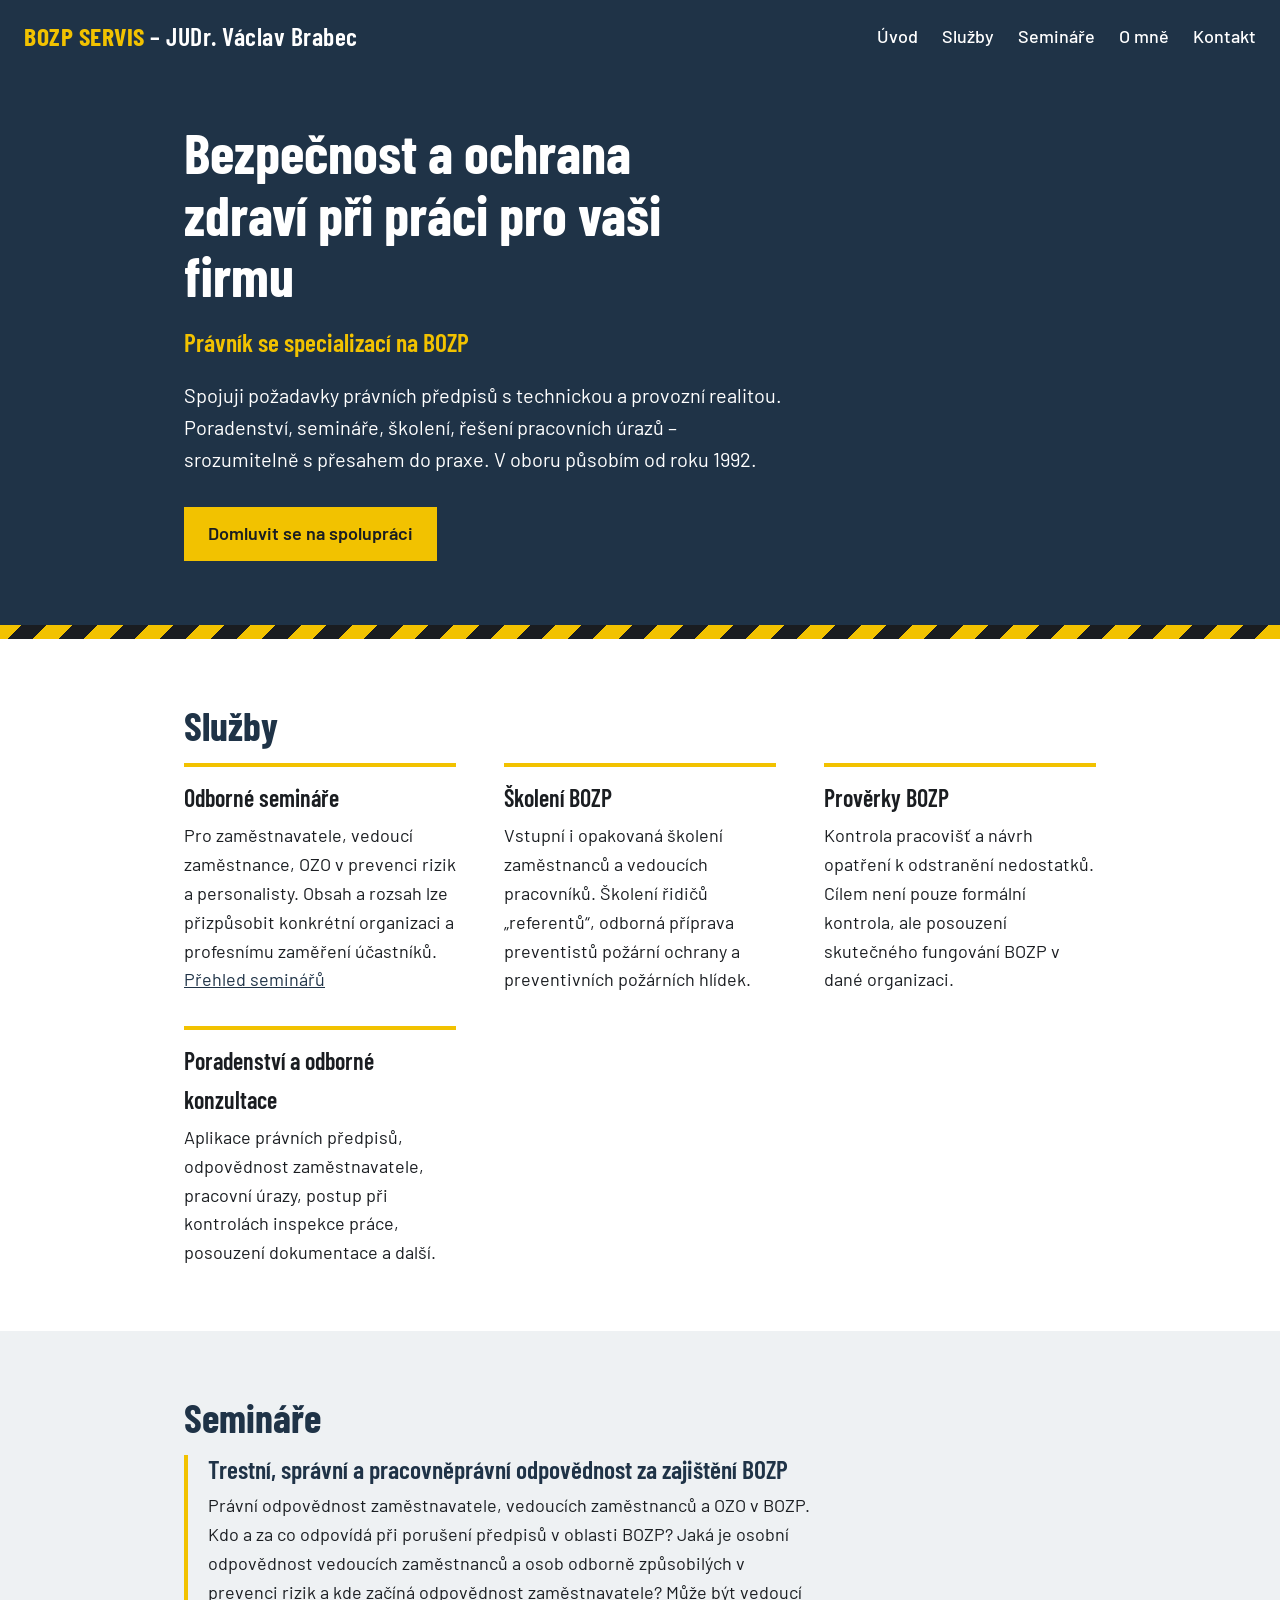
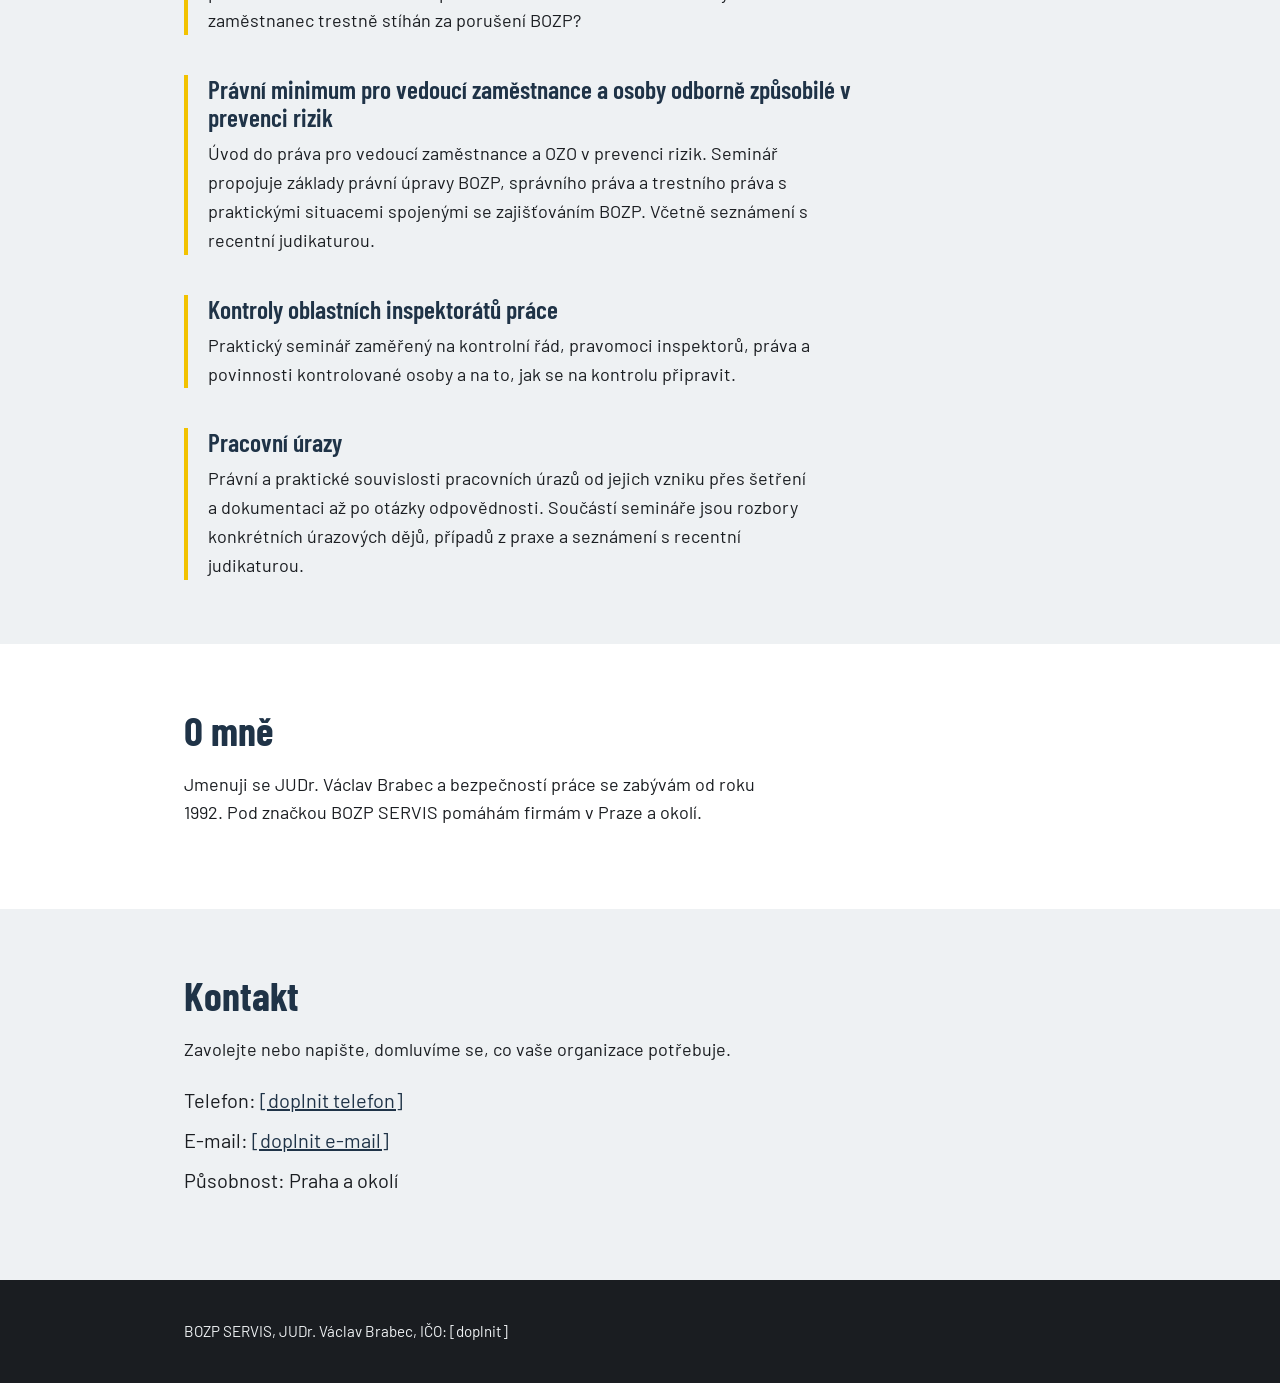
==== index.html @ 1d1a9f8d "Update index.html" ====
<!DOCTYPE html>
<!-- Říká prohlížeči, že jde o moderní HTML5 dokument. -->
<html lang="cs">

<head>  
  <meta charset="UTF-8">
  <meta name="viewport" content="width=device-width, initial-scale=1">

  <title>BOZP SERVIS – JUDr. Václav Brabec | právník se specializací na BOZP</title>

  <meta name="description" content="JUDr. Václav Brabec, právník se specializací na BOZP. Semináře, školení, poradenství a řešení pracovních úrazů. V oboru od roku 1992.">

  <link rel="preconnect" href="https://fonts.googleapis.com">
  <link rel="preconnect" href="https://fonts.gstatic.com" crossorigin>
  <link href="https://fonts.googleapis.com/css2?family=Barlow+Condensed:wght@600;700&family=Barlow:wght@400;500;600&display=swap" rel="stylesheet">

  <link rel="stylesheet" href="style.css">
</head>

<body>

  <header class="hlavicka">
    <!-- span = "obal" na kus textu, abychom mu mohli v CSS dát jiný vzhled. -->
    <a href="#" class="logo">BOZP SERVIS <span class="logo-jmeno">– JUDr. Václav Brabec</span></a>

    <nav class="menu">
      <a href="#">Úvod</a>
      <a href="#sluzby">Služby</a>
      <a href="#seminare">Semináře</a>
      <a href="#o-mne">O mně</a>
      <a href="#kontakt">Kontakt</a>
    </nav>
  </header>

  <main>
    <!-- ÚVODNÍ ČÁST -->
    <section class="uvod">
      <div class="obal">
        <h1>Bezpečnost a ochrana zdraví při práci pro vaši firmu</h1>

        <!-- Podnadpis: kdo jsem. -->
        <p class="podtitul">Právník se specializací na BOZP</p>

        <p class="uvod-text">
          Spojuji požadavky právních předpisů s technickou a provozní realitou.
          Poradenství, semináře, školení, řešení pracovních úrazů – srozumitelně
          s přesahem do praxe. V oboru působím od roku 1992.
        </p>

        <a href="#kontakt" class="tlacitko">Domluvit se na spolupráci</a>
      </div>
    </section>

    <div class="pruh" aria-hidden="true"></div>

    <!-- SLUŽBY -->
    <section id="sluzby" class="sekce">
      <div class="obal">
        <h2>Služby</h2>

        <dl class="sluzby">
          <div>
            <dt>Odborné semináře</dt>
            <dd>
              Pro zaměstnavatele, vedoucí zaměstnance, OZO v prevenci rizik a personalisty.
              Obsah a rozsah lze přizpůsobit konkrétní organizaci a profesnímu zaměření účastníků.
              <a href="#seminare">Přehled seminářů</a>
            </dd>
          </div>
          <div>
            <dt>Školení BOZP</dt>
            <dd>
              Vstupní i opakovaná školení zaměstnanců a vedoucích pracovníků.
              Školení řidičů „referentů“, odborná příprava preventistů požární ochrany
              a preventivních požárních hlídek.
            </dd>
          </div>
          <div>
            <dt>Prověrky BOZP</dt>
            <dd>
              Kontrola pracovišť a návrh opatření k odstranění nedostatků.
              Cílem není pouze formální kontrola, ale posouzení skutečného fungování
              BOZP v dané organizaci.
            </dd>
          </div>
          <div>
            <dt>Poradenství a odborné konzultace</dt>
            <dd>
              Aplikace právních předpisů, odpovědnost zaměstnavatele, pracovní úrazy,
              postup při kontrolách inspekce práce, posouzení dokumentace a další.
            </dd>
          </div>
        </dl>
      </div>
    </section>

    <!-- SEMINÁŘE -->
    <section id="seminare" class="sekce sekce-svetla">
      <div class="obal">
        <h2>Semináře</h2>

        <!-- article = samostatný celek obsahu. h3 je nadpis o úroveň níž než h2. -->
        <div class="seminare">
          <article>
            <h3>Trestní, správní a pracovněprávní odpovědnost za zajištění BOZP</h3>
            <p>
              Právní odpovědnost zaměstnavatele, vedoucích zaměstnanců a OZO v BOZP.
              Kdo a za co odpovídá při porušení předpisů v oblasti BOZP? Jaká je osobní
              odpovědnost vedoucích zaměstnanců a osob odborně způsobilých v prevenci rizik
              a kde začíná odpovědnost zaměstnavatele? Může být vedoucí zaměstnanec trestně
              stíhán za porušení BOZP?
            </p>
          </article>

          <article>
            <h3>Právní minimum pro vedoucí zaměstnance a osoby odborně způsobilé v prevenci rizik</h3>
            <p>
              Úvod do práva pro vedoucí zaměstnance a OZO v prevenci rizik. Seminář propojuje
              základy právní úpravy BOZP, správního práva a trestního práva s praktickými
              situacemi spojenými se zajišťováním BOZP. Včetně seznámení s recentní judikaturou.
            </p>
          </article>

          <article>
            <h3>Kontroly oblastních inspektorátů práce</h3>
            <p>
              Praktický seminář zaměřený na kontrolní řád, pravomoci inspektorů, práva
              a povinnosti kontrolované osoby a na to, jak se na kontrolu připravit.
            </p>
          </article>

          <article>
            <h3>Pracovní úrazy</h3>
            <p>
              Právní a praktické souvislosti pracovních úrazů od jejich vzniku přes šetření
              a dokumentaci až po otázky odpovědnosti. Součástí semináře jsou rozbory
              konkrétních úrazových dějů, případů z praxe a seznámení s recentní judikaturou.
            </p>
          </article>
        </div>
      </div>
    </section>

    <!-- O MNĚ -->
    <section id="o-mne" class="sekce">
      <div class="obal">
        <h2>O mně</h2>
        <!-- Tenhle text je zatím jen podle LinkedInu. Ověřit a doplnit s klientem. -->
        <p>
          Jmenuji se JUDr. Václav Brabec a bezpečností práce se zabývám od roku 1992.
          Pod značkou BOZP SERVIS pomáhám firmám v Praze a okolí.
        </p>
      </div>
    </section>

    <!-- KONTAKT -->
    <section id="kontakt" class="sekce sekce-svetla">
      <div class="obal">
        <h2>Kontakt</h2>
        <p>Zavolejte nebo napište, domluvíme se, co vaše organizace potřebuje.</p>

        <ul class="kontakty">
          <li>Telefon: <a href="tel:+420000000000">[doplnit telefon]</a></li>
          <li>E-mail: <a href="mailto:info@example.cz">[doplnit e-mail]</a></li>
          <li>Působnost: Praha a okolí</li>
        </ul>
      </div>
    </section>
  </main>

  <footer class="paticka">
    <div class="obal">
      <p>BOZP SERVIS, JUDr. Václav Brabec, IČO: [doplnit]</p>
    </div>
  </footer>

</body>
</html>
---- style.css ----
/* ===== PROMĚNNÉ =====
   Barvy a písma si pojmenujeme na jednom místě.
   Když budeš chtít změnit barvu, změníš ji jen tady. */
:root {
   html {
  scroll-behavior: smooth;     /* plynulé posouvání po kliknutí v menu */
  scroll-padding-top: 5rem;    /* aby nadpis sekce nezajel pod hlavičku */
}
  --zluta: #F2C200;      /* signální žlutá jako na výstražných značkách */
  --modra: #1F3347;      /* tmavá modrošedá – důvěryhodná, klidná */
  --inkoust: #1A1D21;    /* barva textu */
  --papir: #FFFFFF;      /* pozadí */
  --svetla: #EEF1F3;     /* světlé pozadí pro střídání sekcí */

  --pismo-nadpis: "Barlow Condensed", "Arial Narrow", sans-serif;
  --pismo-text: "Barlow", Arial, sans-serif;
}

/* ===== ZÁKLAD ===== */
* {
  box-sizing: border-box;  /* šířka prvku zahrnuje i okraje uvnitř – snazší počítání */
}

body {
  margin: 0;
  font-family: var(--pismo-text);
  font-size: 1.125rem;     /* 18 px – dobře čitelné */
  line-height: 1.6;
  color: var(--inkoust);
  background: var(--papir);
}

h1, h2, h3 {
  font-family: var(--pismo-nadpis);
  line-height: 1.1;
  margin: 0 0 1rem;
}

a {
  color: var(--modra);
}

/* Viditelný rámeček pro ovládání klávesnicí (Tab). Důležité pro přístupnost. */
a:focus-visible {
  outline: 3px solid var(--zluta);
  outline-offset: 3px;
}

/* .obal drží obsah uprostřed a nedovolí mu být moc široký. */
.obal {
  max-width: 60rem;
  margin: 0 auto;
  padding: 0 1.5rem;
}

/* ===== HLAVIČKA ===== */
.hlavicka {
  display: flex;                    /* prvky vedle sebe */
  justify-content: space-between;   /* logo vlevo, menu vpravo */
  align-items: center;
  flex-wrap: wrap;                  /* na úzkém displeji se zalomí */
  gap: 1rem;
  padding: 1rem 1.5rem;
  background: var(--modra);  
  position: sticky;   /* hlavička se "přilepí" nahoře */
  top: 0;
  z-index: 10;        /* bude nad ostatním obsahem */ 
}

.logo {
  font-family: var(--pismo-nadpis);
  font-size: 1.6rem;
  font-weight: 700;
  color: var(--zluta);
  text-decoration: none;
  letter-spacing: 0.02em;
}

.logo-jmeno {
  color: var(--papir);   /* jméno bílé, název firmy žlutý */
  font-weight: 600;
}

.menu {
  display: flex;
  flex-wrap: wrap;
  gap: 1.5rem;
}

.menu a {
  color: var(--papir);
  text-decoration: none;
  font-weight: 500;
}

.menu a:hover {
  color: var(--zluta);
}

/* ===== ÚVOD ===== */
.uvod {
  background: var(--modra);
  color: var(--papir);  
  padding: 3rem 0 4rem; 
}

.uvod h1 {
  font-size: clamp(2.5rem, 7vw, 4.5rem);
  /* clamp = nejmenší velikost, "ideální" podle šířky okna, největší velikost */
  max-width: 14ch;   /* ch = šířka znaku; nadpis se zalomí do pár řádků */
  font-size: clamp(2.2rem, 5vw, 3.5rem);
  max-width: 20ch; 
}

.podtitul {
  font-family: var(--pismo-nadpis);
  font-size: 1.6rem;
  font-weight: 600;
  color: var(--zluta);
  margin: 0 0 1rem;
}

.uvod-text {
  max-width: 38rem;
  font-size: 1.25rem;
  margin: 0 0 2rem;
}

.tlacitko {
  display: inline-block;
  background: var(--zluta);
  color: var(--inkoust);
  font-weight: 600;
  text-decoration: none;
  padding: 0.8rem 1.5rem;
}

.tlacitko:hover {
  background: var(--papir);
}

/* Šikmý žluto-černý pruh. repeating-linear-gradient opakuje pruhy pořád dokola. */
.pruh {
  height: 14px;
  background: repeating-linear-gradient(
    -45deg,
    var(--zluta) 0 18px,
    var(--inkoust) 18px 36px
  );
}

/* ===== SEKCE ===== */
.sekce {
  padding: 4rem 0;
}

.sekce-svetla {
  background: var(--svetla);
}

.sekce h2 {
  font-size: 2.5rem;
  color: var(--modra);
}

.sekce p {
  max-width: 38rem;
}

/* ===== SLUŽBY ===== */
.sluzby {
  display: grid;      /* mřížka */
  grid-template-columns: repeat(auto-fit, minmax(16rem, 1fr));
  /* tolik sloupců, kolik se vejde, každý aspoň 16rem široký */
  gap: 2rem 3rem;
  margin: 0;
}

.sluzby div {
  border-top: 4px solid var(--zluta);
  padding-top: 0.75rem;
}

.sluzby dt {
  font-family: var(--pismo-nadpis);
  font-size: 1.5rem;
  font-weight: 600;
}

.sluzby dd {
  margin: 0.25rem 0 0;
}

/* ===== SEMINÁŘE ===== */
.seminare {
  display: grid;
  gap: 2.5rem;
  max-width: 46rem;
}

.seminare article {
  border-left: 4px solid var(--zluta);   /* žlutá čára vlevo */
  padding-left: 1.25rem;
}

.seminare h3 {
  font-size: 1.6rem;
  font-weight: 600;
  color: var(--modra);
  margin-bottom: 0.5rem;
}

.seminare p {
  margin: 0;
}

/* ===== KONTAKT ===== */
.kontakty {
  list-style: none;   /* bez puntíků */
  padding: 0;
  font-size: 1.25rem;
}

.kontakty li {
  margin-bottom: 0.5rem;
}

/* ===== PATIČKA ===== */
.paticka {
  background: var(--inkoust);
  color: var(--svetla);
  padding: 1.5rem 0;
  font-size: 0.95rem;
}
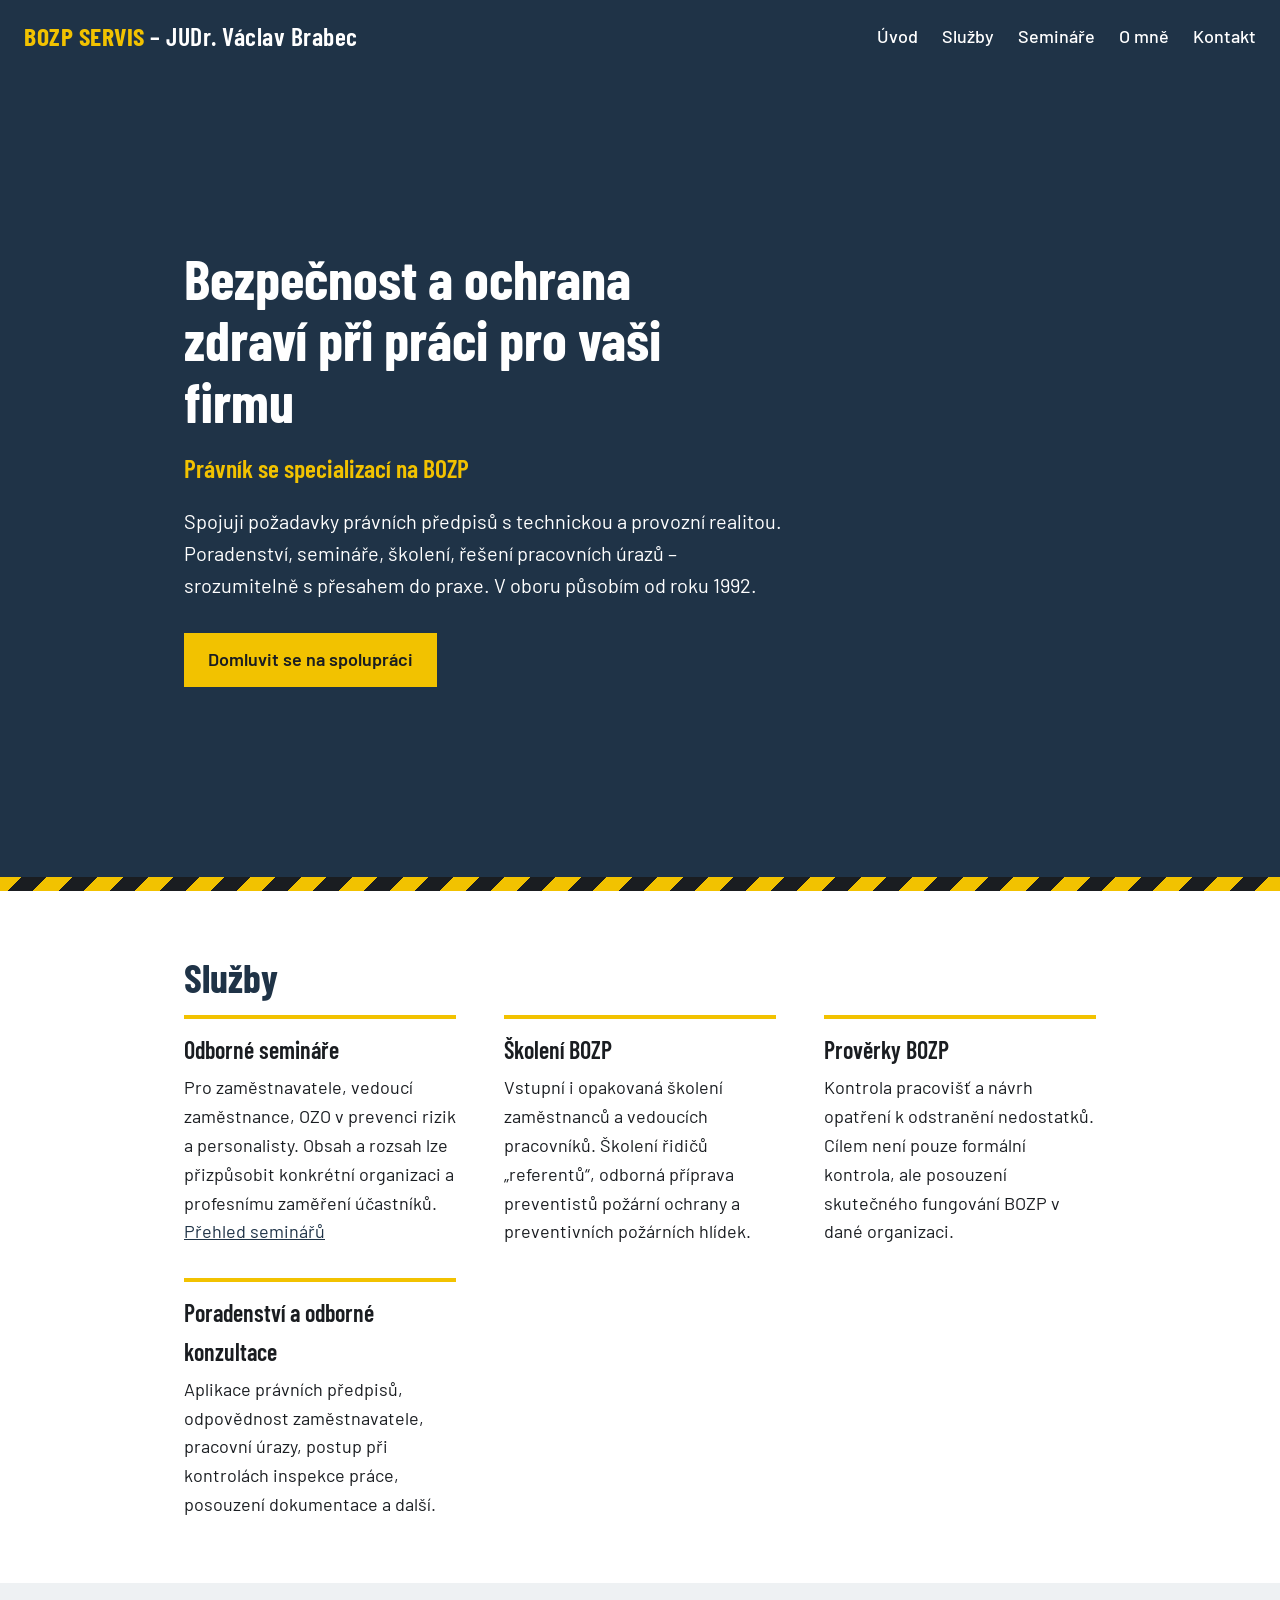
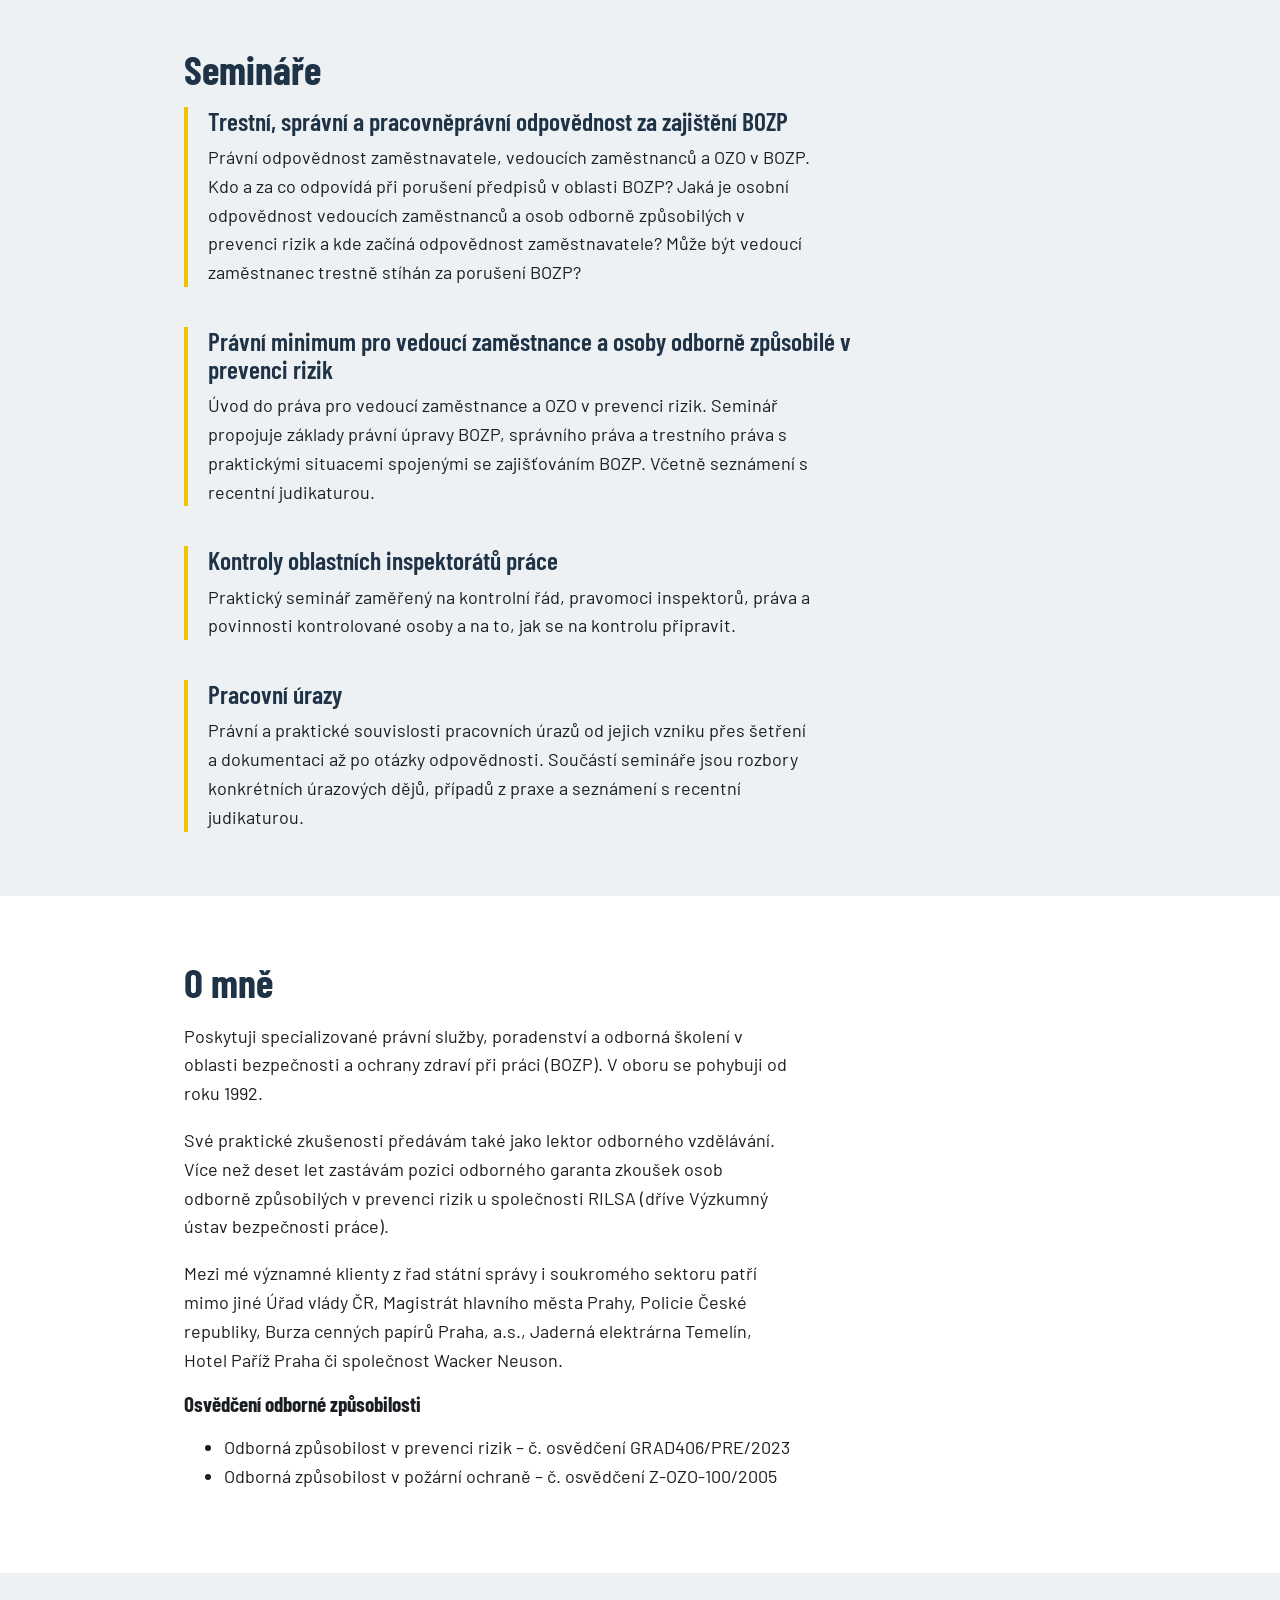
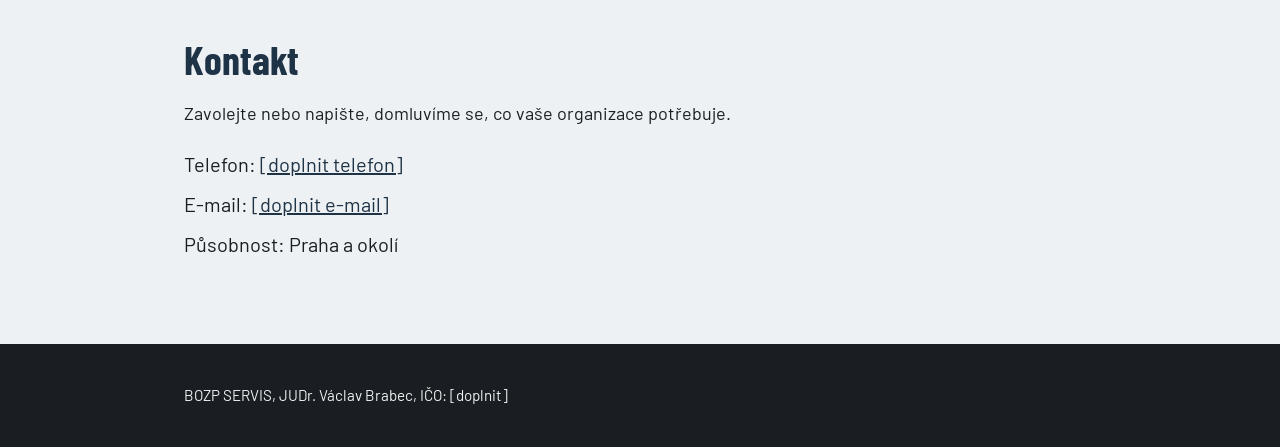
==== commit cf77f562: "Update index.html Uprava textu o mně" ====
--- a/index.html
+++ b/index.html
@@ -145,11 +145,29 @@
     <section id="o-mne" class="sekce">
       <div class="obal">
         <h2>O mně</h2>
-        <!-- Tenhle text je zatím jen podle LinkedInu. Ověřit a doplnit s klientem. -->
         <p>
-          Jmenuji se JUDr. Václav Brabec a bezpečností práce se zabývám od roku 1992.
-          Pod značkou BOZP SERVIS pomáhám firmám v Praze a okolí.
+          Poskytuji specializované právní služby, poradenství a odborná školení v oblasti
+          bezpečnosti a ochrany zdraví při práci (BOZP). V oboru se pohybuji od roku 1992.
         </p>
+        <p>
+          Své praktické zkušenosti předávám také jako lektor odborného vzdělávání.
+          Více než deset let zastávám pozici odborného garanta zkoušek osob odborně
+          způsobilých v prevenci rizik u společnosti RILSA (dříve Výzkumný ústav
+          bezpečnosti práce).
+        </p>
+        <p>
+          Mezi mé významné klienty z řad státní správy i soukromého sektoru patří mimo jiné
+          Úřad vlády ČR, Magistrát hlavního města Prahy, Policie České republiky,
+          Burza cenných papírů Praha, a.s., Jaderná elektrárna Temelín, Hotel Paříž Praha
+          či společnost Wacker Neuson.
+        </p>
+
+        <h3 class="mensi-nadpis">Osvědčení odborné způsobilosti</h3>
+        <!-- ul = seznam s puntíky, li = jedna položka -->
+        <ul class="osvedceni">
+          <li>Odborná způsobilost v prevenci rizik – č. osvědčení GRAD406/PRE/2023</li>
+          <li>Odborná způsobilost v požární ochraně – č. osvědčení Z-OZO-100/2005</li>
+        </ul>
       </div>
     </section>
 
--- a/style.css
+++ b/style.css
@@ -2,10 +2,6 @@
    Barvy a písma si pojmenujeme na jednom místě.
    Když budeš chtít změnit barvu, změníš ji jen tady. */
 :root {
-   html {
-  scroll-behavior: smooth;     /* plynulé posouvání po kliknutí v menu */
-  scroll-padding-top: 5rem;    /* aby nadpis sekce nezajel pod hlavičku */
-}
   --zluta: #F2C200;      /* signální žlutá jako na výstražných značkách */
   --modra: #1F3347;      /* tmavá modrošedá – důvěryhodná, klidná */
   --inkoust: #1A1D21;    /* barva textu */
@@ -16,6 +12,10 @@
   --pismo-text: "Barlow", Arial, sans-serif;
 }
 
+html {
+  scroll-behavior: smooth;
+  scroll-padding-top: 6.5rem;
+}
 /* ===== ZÁKLAD ===== */
 * {
   box-sizing: border-box;  /* šířka prvku zahrnuje i okraje uvnitř – snazší počítání */
@@ -101,15 +101,19 @@
 .uvod {
   background: var(--modra);
   color: var(--papir);  
-  padding: 3rem 0 4rem; 
-}
-
+  padding: 3rem 0 4rem;
+  min-height: calc(100vh - 6rem);  /* výška okna minus hlavička */
+  display: flex;
+  flex-direction: column;
+  justify-content: center;         /* obsah svisle doprostřed */ 
+}
+.uvod .obal {
+  width: 100%;   /* aby obsah zůstal stejně široký jako ve zbytku stránky */
+}
 .uvod h1 {
-  font-size: clamp(2.5rem, 7vw, 4.5rem);
+  font-size: clamp(2.2rem, 5vw, 3.5rem);
   /* clamp = nejmenší velikost, "ideální" podle šířky okna, největší velikost */
-  max-width: 14ch;   /* ch = šířka znaku; nadpis se zalomí do pár řádků */
-  font-size: clamp(2.2rem, 5vw, 3.5rem);
-  max-width: 20ch; 
+  max-width: 20ch;   /* ch = šířka znaku; nadpis se zalomí do pár řádků */
 }
 
 .podtitul {
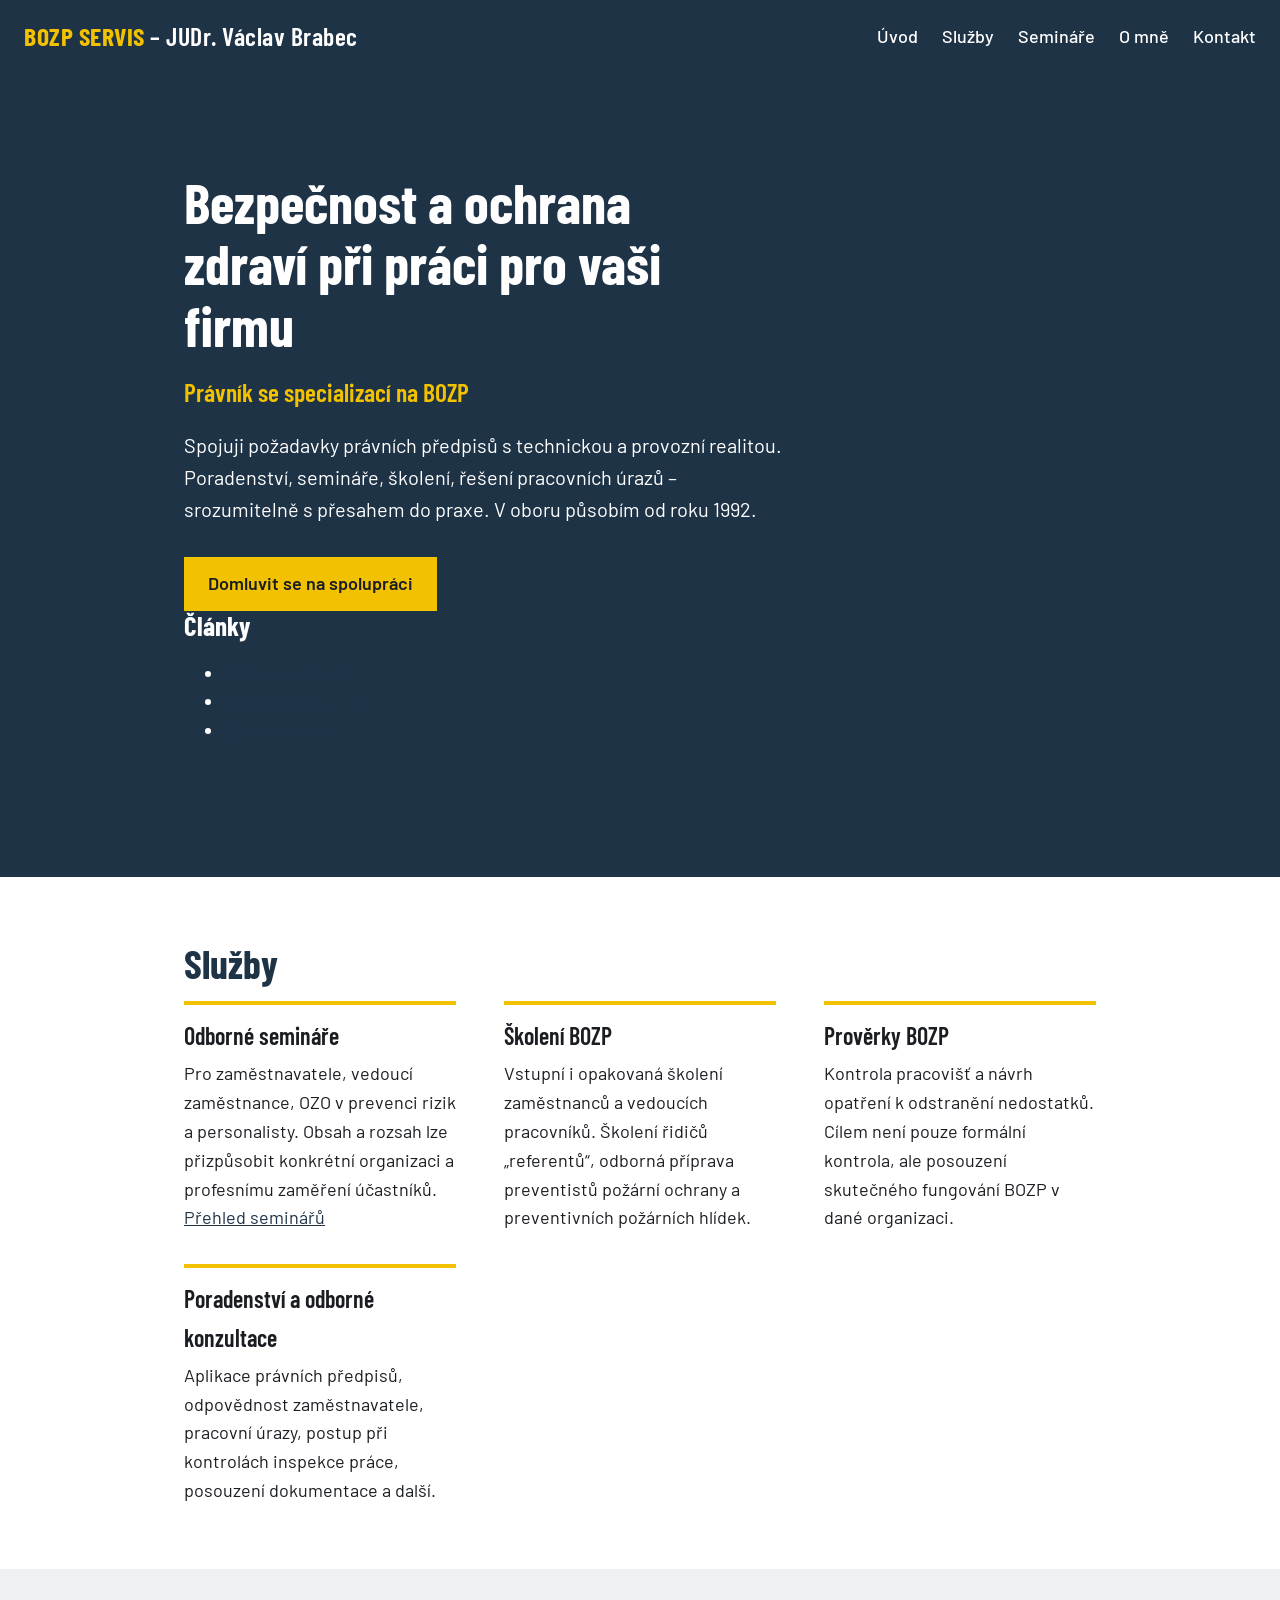
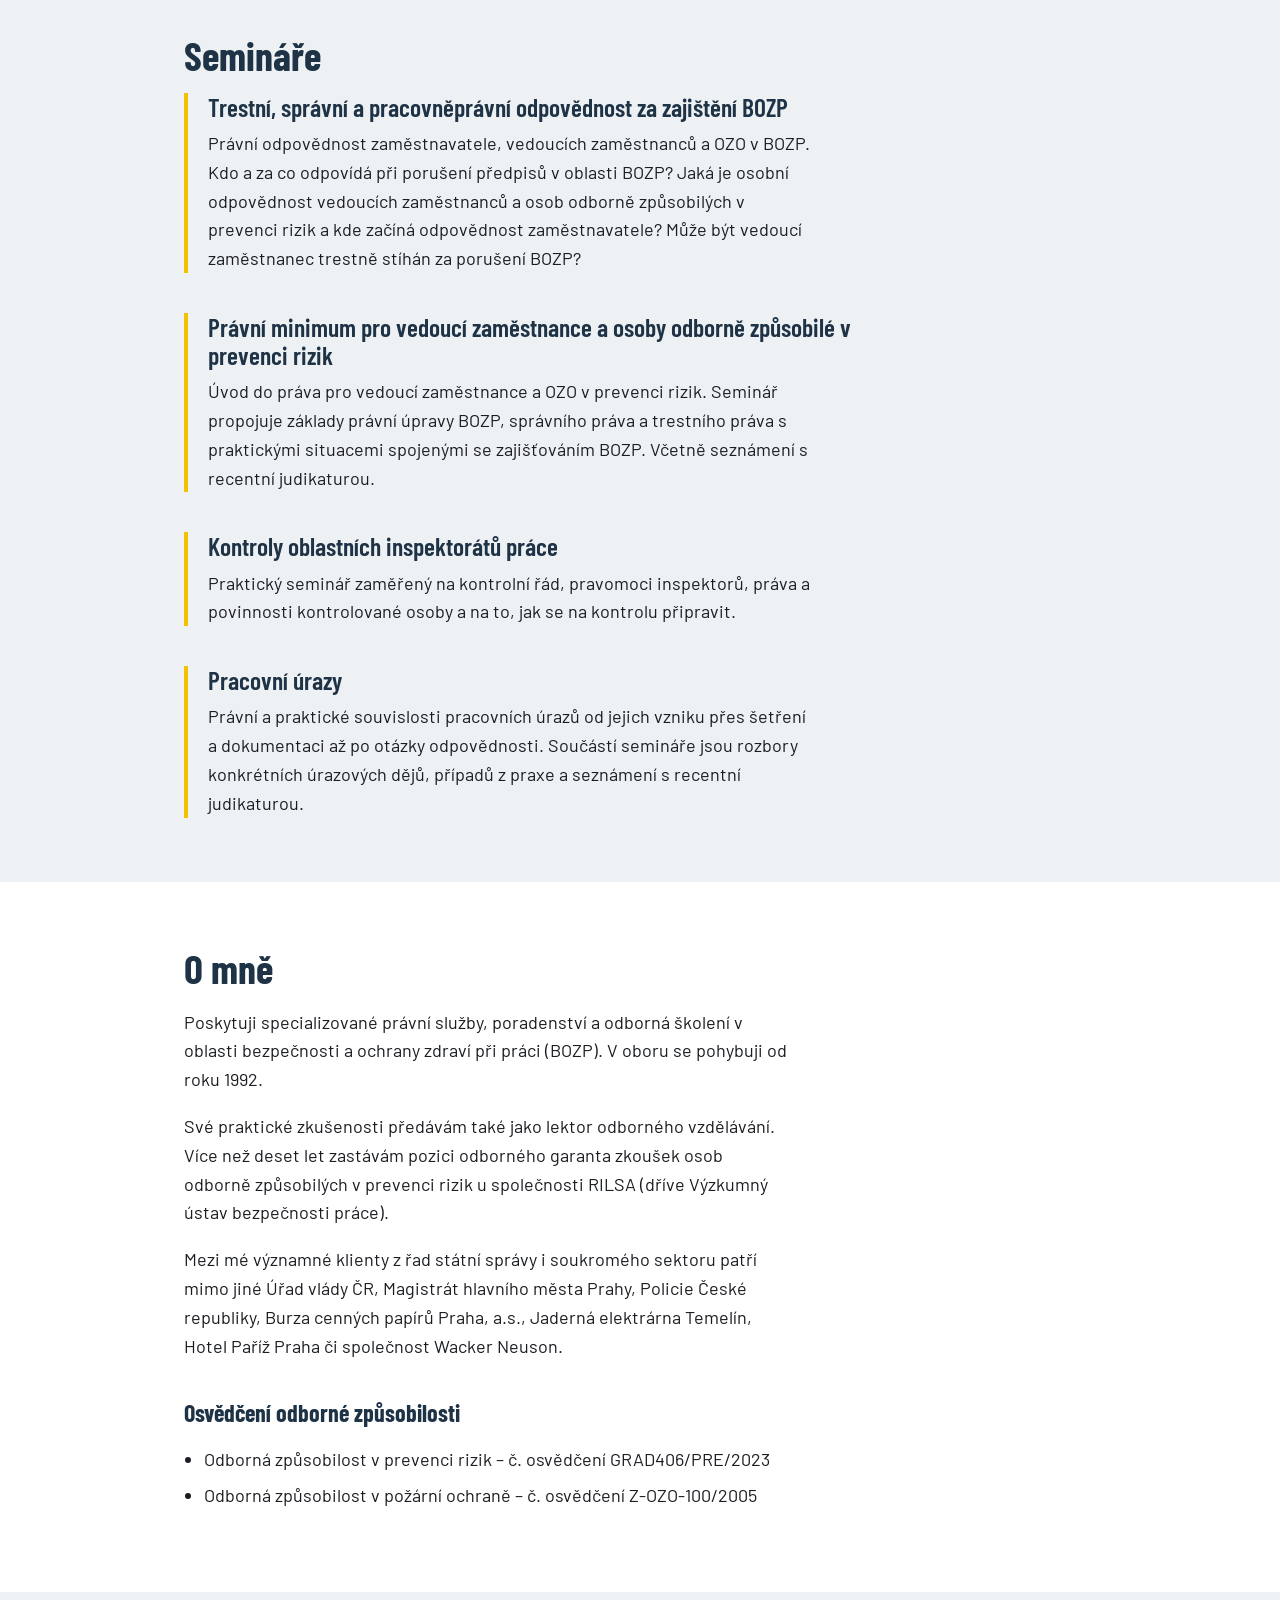
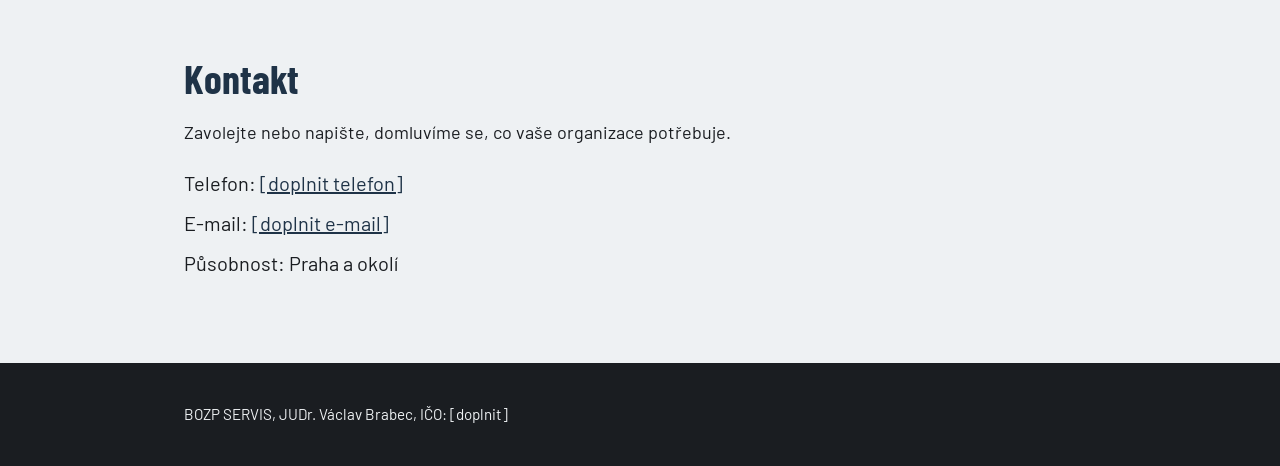
==== commit 091ffbb7: "Update index.html úvodní sekce" ====
--- a/index.html
+++ b/index.html
@@ -32,26 +32,37 @@
     </nav>
   </header>
 
-  <main>
+  <main>  
     <!-- ÚVODNÍ ČÁST -->
     <section class="uvod">
-      <div class="obal">
-        <h1>Bezpečnost a ochrana zdraví při práci pro vaši firmu</h1>
-
-        <!-- Podnadpis: kdo jsem. -->
-        <p class="podtitul">Právník se specializací na BOZP</p>
-
-        <p class="uvod-text">
-          Spojuji požadavky právních předpisů s technickou a provozní realitou.
-          Poradenství, semináře, školení, řešení pracovních úrazů – srozumitelně
-          s přesahem do praxe. V oboru působím od roku 1992.
-        </p>
-
-        <a href="#kontakt" class="tlacitko">Domluvit se na spolupráci</a>
-      </div>
-    </section>
-
-    <div class="pruh" aria-hidden="true"></div>
+      <!-- Dvě třídy najednou: .obal (šířka) a .uvod-mrizka (dva sloupce). -->
+      <div class="obal uvod-mrizka">
+
+        <!-- Levý sloupec: text -->
+        <div>
+          <h1>Bezpečnost a ochrana zdraví při práci pro vaši firmu</h1>
+          <p class="podtitul">Právník se specializací na BOZP</p>
+          <p class="uvod-text">
+            Spojuji požadavky právních předpisů s technickou a provozní realitou.
+            Poradenství, semináře, školení, řešení pracovních úrazů – srozumitelně
+            s přesahem do praxe. V oboru působím od roku 1992.
+          </p>
+          <a href="#kontakt" class="tlacitko">Domluvit se na spolupráci</a>
+        </div>
+
+        <!-- Pravý sloupec: články. aside = doplňkový obsah vedle hlavního. -->
+        <aside class="clanky">
+          <h2>Články</h2>
+          <!-- Názvy a odkazy doplnit, až je pan Brabec pošle. -->
+          <ul>
+            <li><a href="#">[Název článku 1]</a></li>
+            <li><a href="#">[Název článku 2]</a></li>
+            <li><a href="#">[Název článku 3]</a></li>
+          </ul>
+        </aside>
+
+      </div>
+    </section>
 
     <!-- SLUŽBY -->
     <section id="sluzby" class="sekce">
--- a/style.css
+++ b/style.css
@@ -236,3 +236,17 @@
   padding: 1.5rem 0;
   font-size: 0.95rem;
 }
+/* ===== O MNĚ ===== */
+.mensi-nadpis {
+  font-size: 1.5rem;
+  color: var(--modra);
+  margin-top: 2.5rem;
+}
+
+.osvedceni {
+  padding-left: 1.25rem;
+}
+
+.osvedceni li {
+  margin-bottom: 0.5rem;
+}
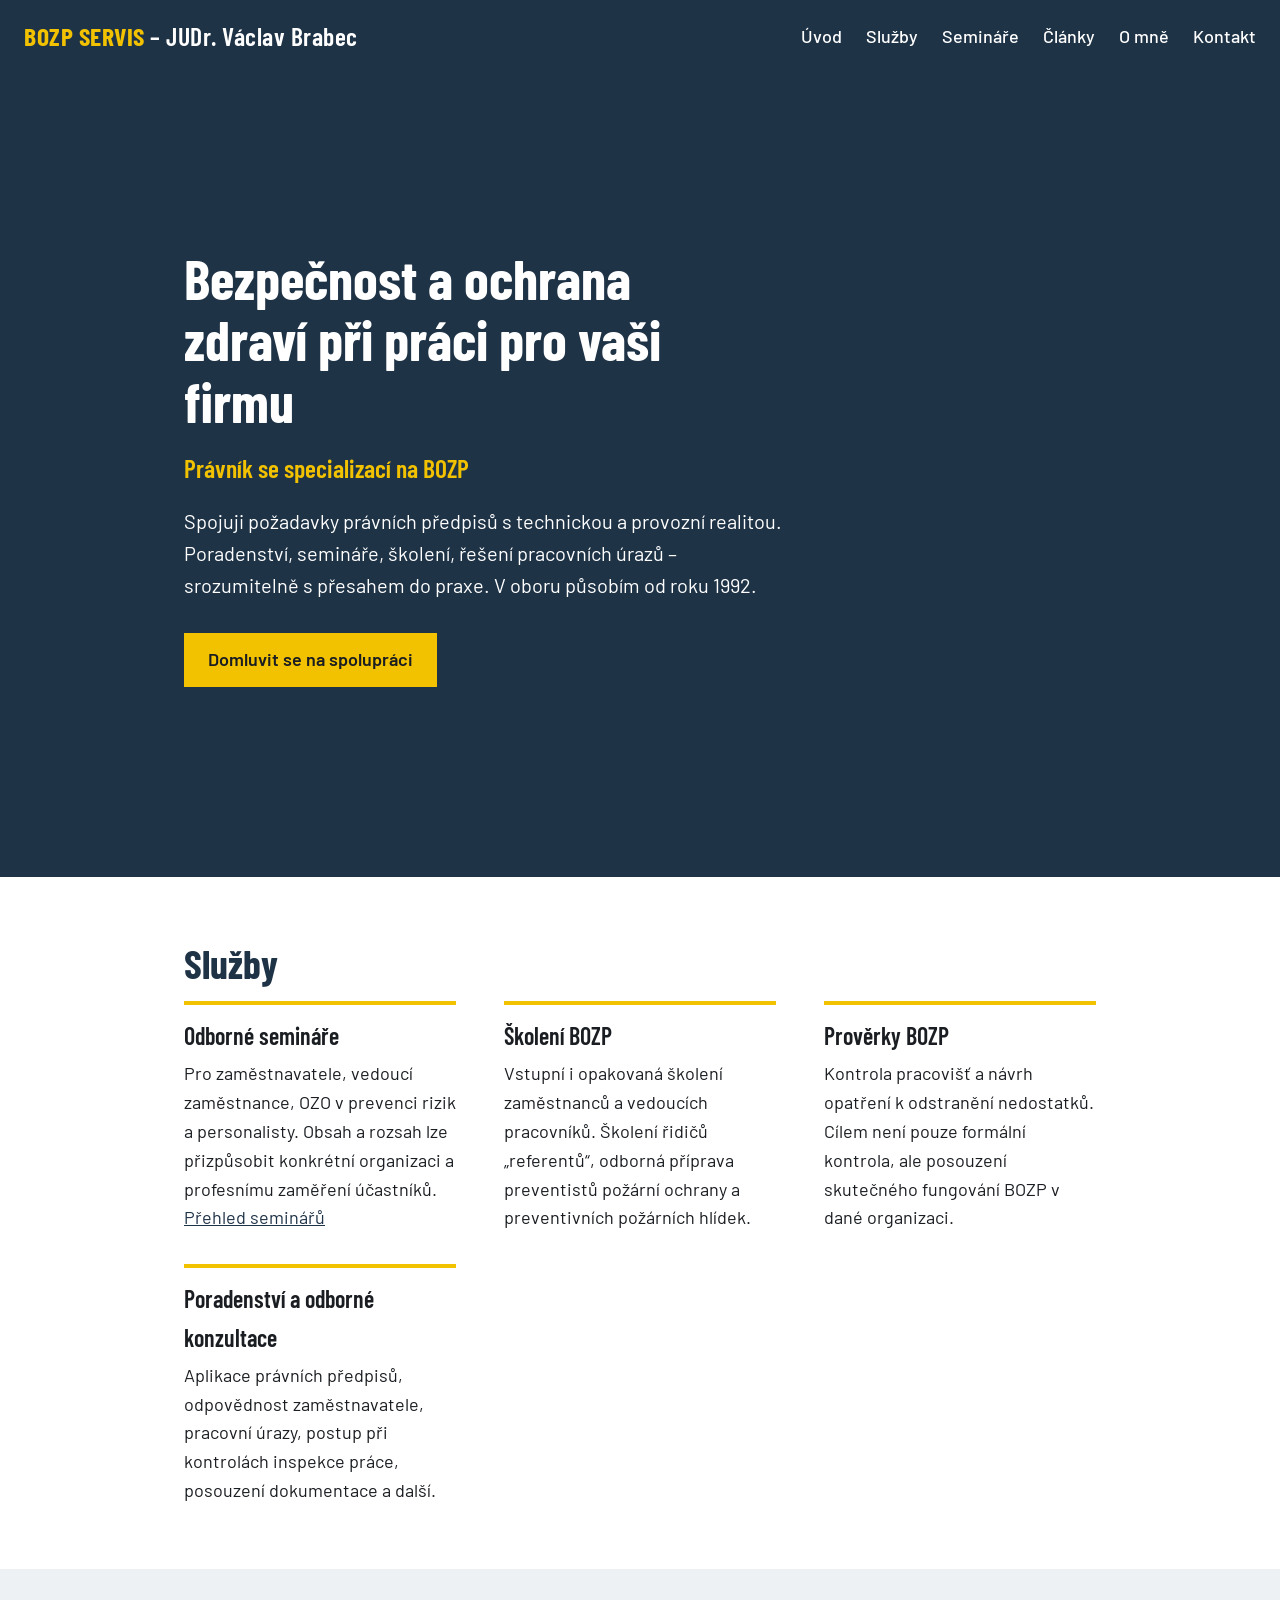
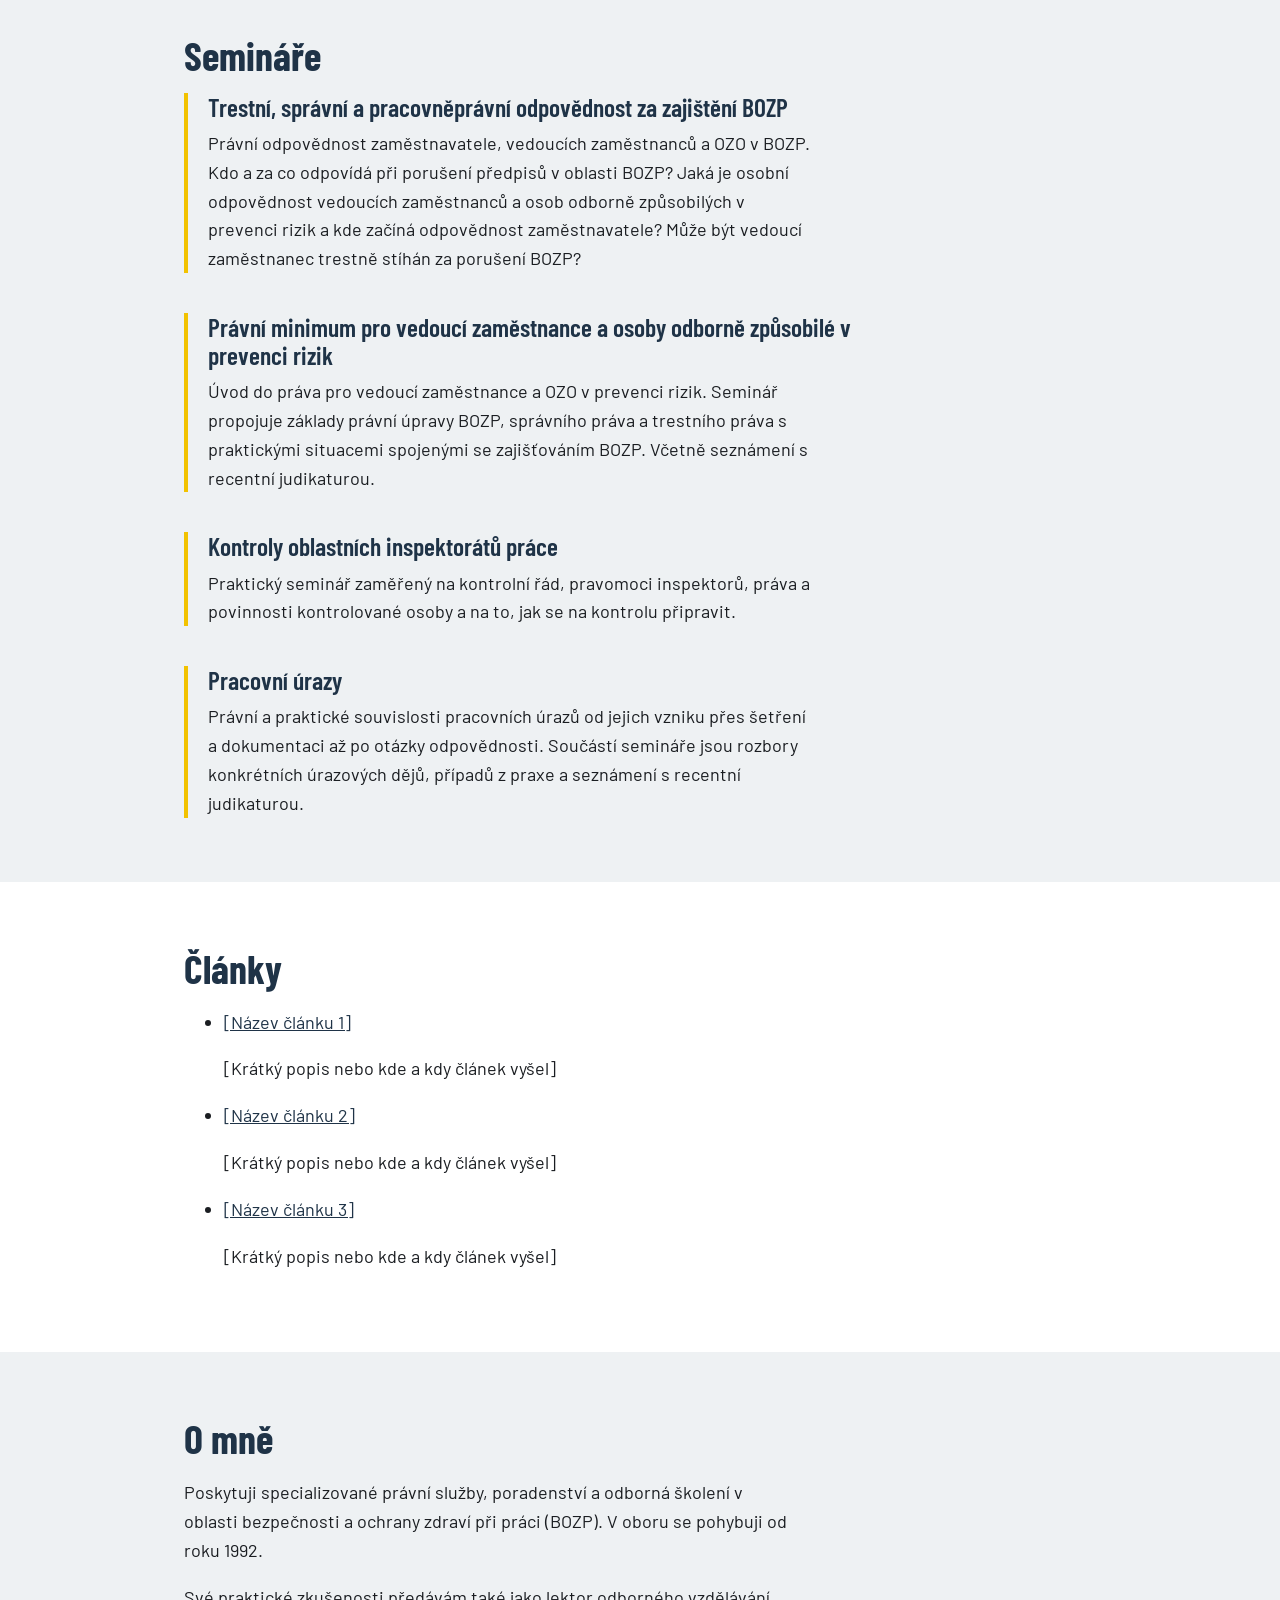
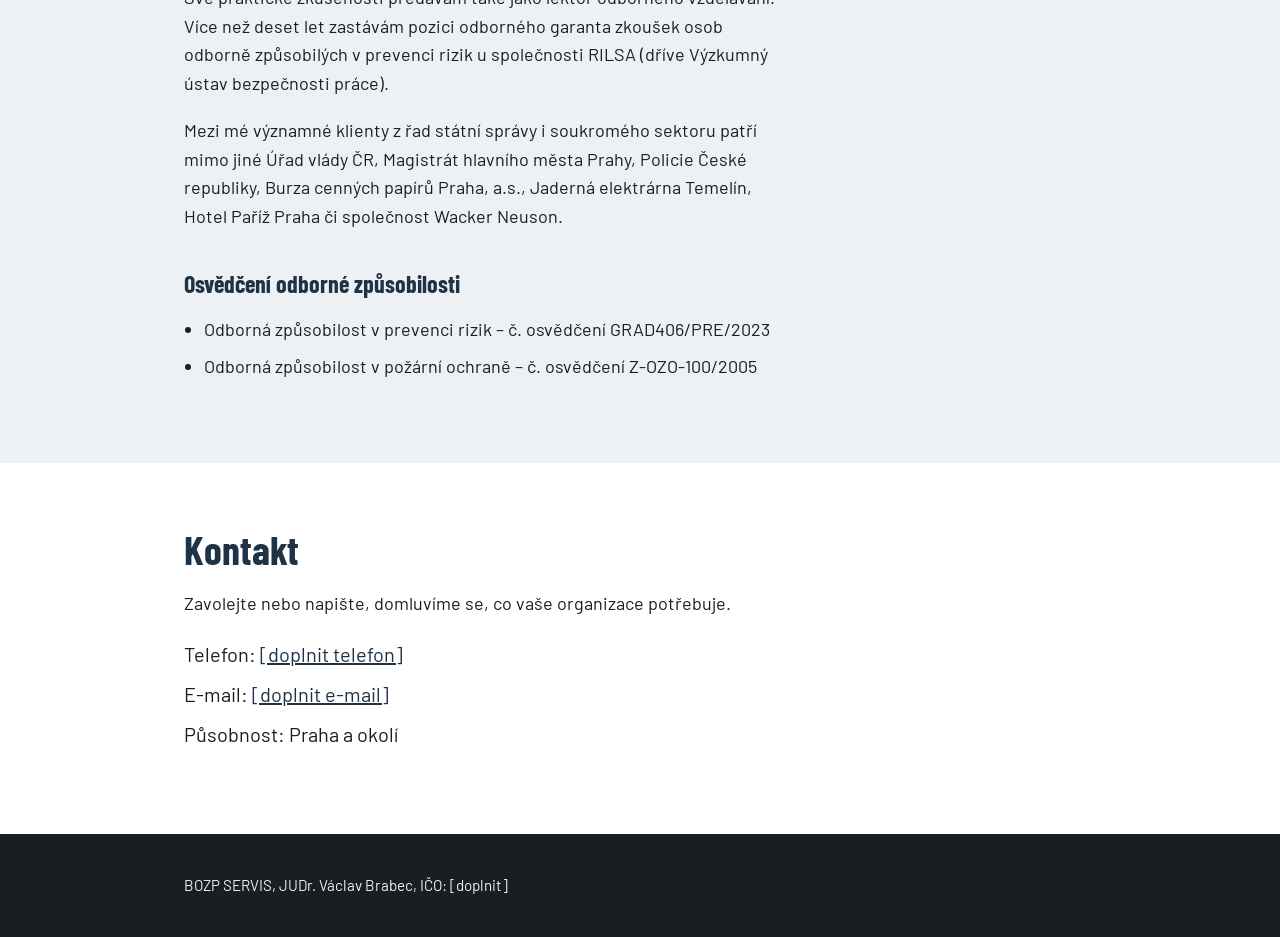
==== commit a2faba9e: "Update index.html sekce články" ====
--- a/index.html
+++ b/index.html
@@ -27,40 +27,25 @@
       <a href="#">Úvod</a>
       <a href="#sluzby">Služby</a>
       <a href="#seminare">Semináře</a>
+      <a href="#clanky">Články</a>
       <a href="#o-mne">O mně</a>
       <a href="#kontakt">Kontakt</a>
     </nav>
   </header>
 
   <main>  
+    
     <!-- ÚVODNÍ ČÁST -->
     <section class="uvod">
-      <!-- Dvě třídy najednou: .obal (šířka) a .uvod-mrizka (dva sloupce). -->
-      <div class="obal uvod-mrizka">
-
-        <!-- Levý sloupec: text -->
-        <div>
-          <h1>Bezpečnost a ochrana zdraví při práci pro vaši firmu</h1>
-          <p class="podtitul">Právník se specializací na BOZP</p>
-          <p class="uvod-text">
-            Spojuji požadavky právních předpisů s technickou a provozní realitou.
-            Poradenství, semináře, školení, řešení pracovních úrazů – srozumitelně
-            s přesahem do praxe. V oboru působím od roku 1992.
-          </p>
-          <a href="#kontakt" class="tlacitko">Domluvit se na spolupráci</a>
-        </div>
-
-        <!-- Pravý sloupec: články. aside = doplňkový obsah vedle hlavního. -->
-        <aside class="clanky">
-          <h2>Články</h2>
-          <!-- Názvy a odkazy doplnit, až je pan Brabec pošle. -->
-          <ul>
-            <li><a href="#">[Název článku 1]</a></li>
-            <li><a href="#">[Název článku 2]</a></li>
-            <li><a href="#">[Název článku 3]</a></li>
-          </ul>
-        </aside>
-
+      <div class="obal">
+        <h1>Bezpečnost a ochrana zdraví při práci pro vaši firmu</h1>
+        <p class="podtitul">Právník se specializací na BOZP</p>
+        <p class="uvod-text">
+          Spojuji požadavky právních předpisů s technickou a provozní realitou.
+          Poradenství, semináře, školení, řešení pracovních úrazů – srozumitelně
+          s přesahem do praxe. V oboru působím od roku 1992.
+        </p>
+        <a href="#kontakt" class="tlacitko">Domluvit se na spolupráci</a>
       </div>
     </section>
 
@@ -151,9 +136,31 @@
         </div>
       </div>
     </section>
+    
+    <!-- ČLÁNKY -->
+    <section id="clanky" class="sekce">
+      <div class="obal">
+        <h2>Články</h2>
+        <!-- Názvy, popisy a odkazy doplnit, až je pan Brabec pošle. -->
+        <ul class="clanky-seznam">
+          <li>
+            <a href="#">[Název článku 1]</a>
+            <p>[Krátký popis nebo kde a kdy článek vyšel]</p>
+          </li>
+          <li>
+            <a href="#">[Název článku 2]</a>
+            <p>[Krátký popis nebo kde a kdy článek vyšel]</p>
+          </li>
+          <li>
+            <a href="#">[Název článku 3]</a>
+            <p>[Krátký popis nebo kde a kdy článek vyšel]</p>
+          </li>
+        </ul>
+      </div>
+    </section>
 
     <!-- O MNĚ -->
-    <section id="o-mne" class="sekce">
+    <section id="o-mne" class="sekce sekce-svetla">
       <div class="obal">
         <h2>O mně</h2>
         <p>
@@ -183,7 +190,7 @@
     </section>
 
     <!-- KONTAKT -->
-    <section id="kontakt" class="sekce sekce-svetla">
+    <section id="kontakt" class="sekce">
       <div class="obal">
         <h2>Kontakt</h2>
         <p>Zavolejte nebo napište, domluvíme se, co vaše organizace potřebuje.</p>
--- a/style.css
+++ b/style.css
@@ -110,6 +110,54 @@
 .uvod .obal {
   width: 100%;   /* aby obsah zůstal stejně široký jako ve zbytku stránky */
 }
+/* Dva sloupce: text (zbytek místa) a články (18rem). */
+.uvod-mrizka {
+  max-width: 72rem;   /* v úvodu trochu širší, ať se tam rámeček vejde */
+  display: grid;
+  grid-template-columns: 1fr 18rem;
+  gap: 3rem;
+  align-items: center;
+}
+
+/* Na úzké obrazovce (mobil) jen jeden sloupec – články pod textem. */
+@media (max-width: 50rem) {
+  .uvod-mrizka {
+    grid-template-columns: 1fr;
+  }
+}
+
+.clanky {
+  background: var(--papir);
+  color: var(--inkoust);
+  border-top: 6px solid var(--zluta);
+  padding: 1.5rem;
+}
+
+.clanky h2 {
+  font-size: 1.8rem;
+  color: var(--modra);
+}
+
+.clanky ul {
+  list-style: none;
+  padding: 0;
+  margin: 0;
+}
+
+.clanky li {
+  padding: 0.6rem 0;
+  border-top: 1px solid #D5DBE0;   /* tenká čára mezi články */
+}
+
+.clanky a {
+  color: var(--modra);
+  font-weight: 600;
+  text-decoration: none;
+}
+
+.clanky a:hover {
+  text-decoration: underline;
+}
 .uvod h1 {
   font-size: clamp(2.2rem, 5vw, 3.5rem);
   /* clamp = nejmenší velikost, "ideální" podle šířky okna, největší velikost */
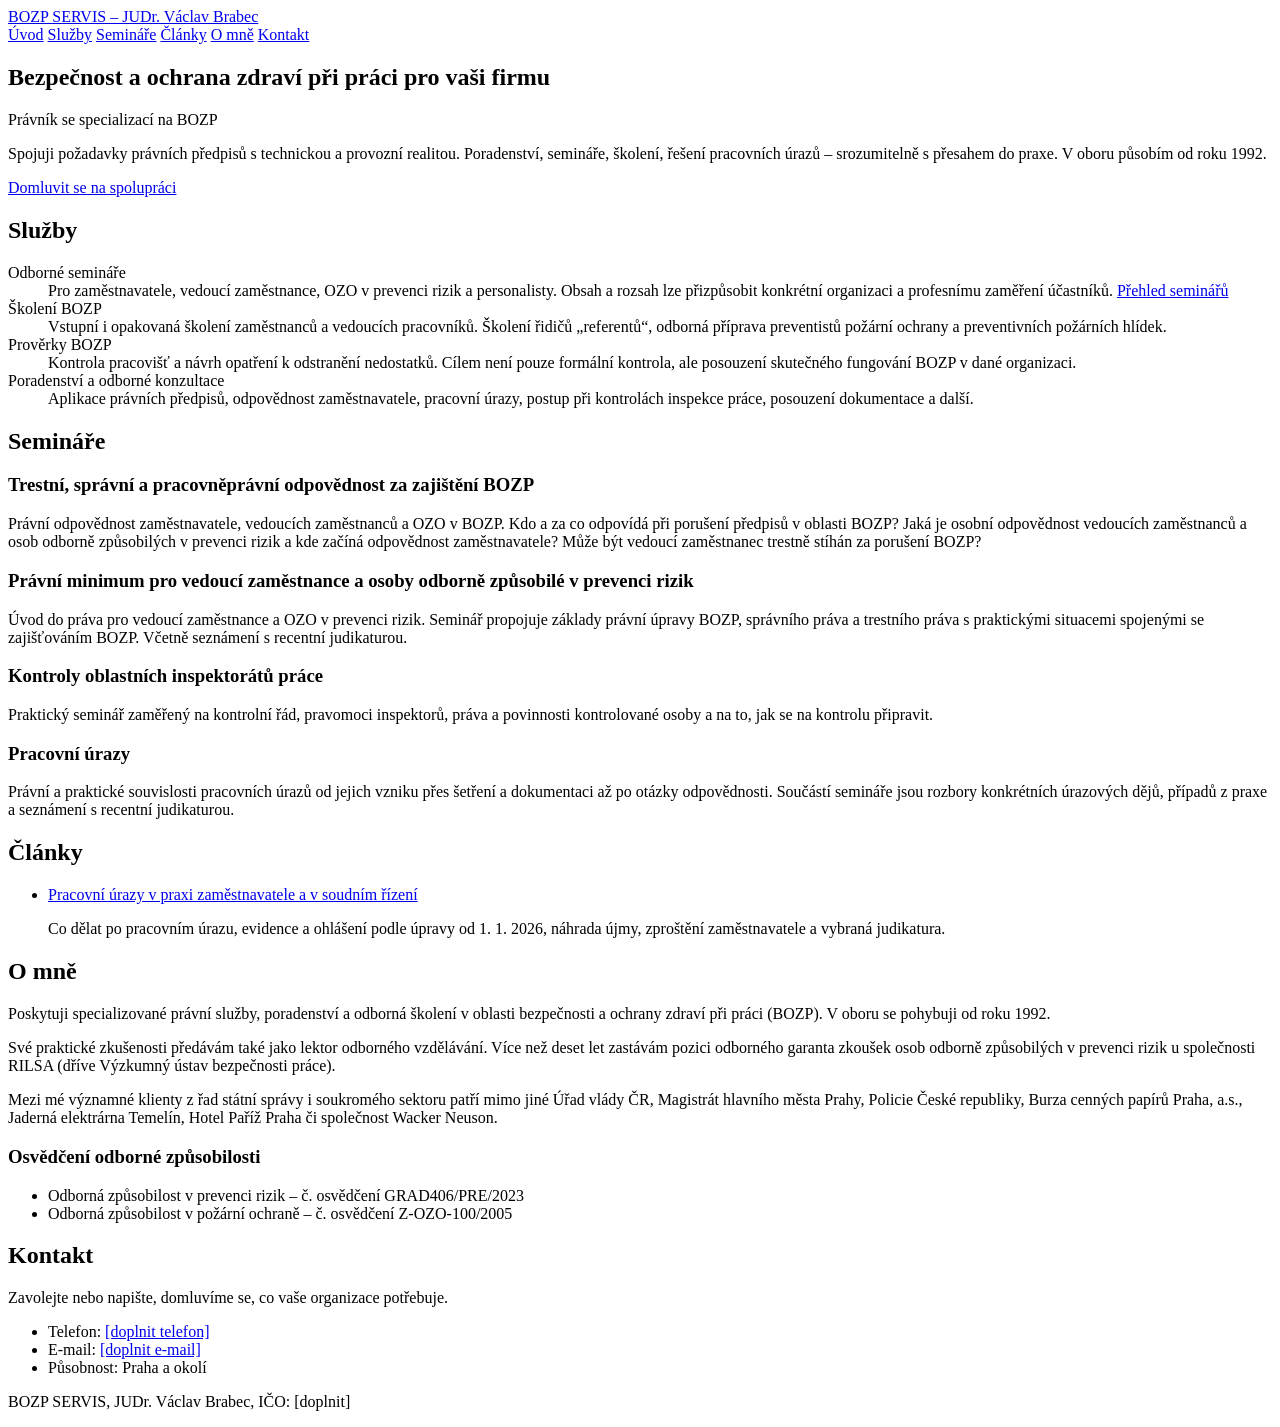
==== commit 88f614ce: "Rename index (1).html to index.html" ====
--- a/index.html
+++ b/index.html
@@ -2,7 +2,7 @@
 <!-- Říká prohlížeči, že jde o moderní HTML5 dokument. -->
 <html lang="cs">
 
-<head>  
+<head>
   <meta charset="UTF-8">
   <meta name="viewport" content="width=device-width, initial-scale=1">
 
@@ -33,21 +33,26 @@
     </nav>
   </header>
 
-  <main>  
-    
+  <main>
     <!-- ÚVODNÍ ČÁST -->
     <section class="uvod">
       <div class="obal">
         <h1>Bezpečnost a ochrana zdraví při práci pro vaši firmu</h1>
+
+        <!-- Podnadpis: kdo jsem. -->
         <p class="podtitul">Právník se specializací na BOZP</p>
+
         <p class="uvod-text">
           Spojuji požadavky právních předpisů s technickou a provozní realitou.
           Poradenství, semináře, školení, řešení pracovních úrazů – srozumitelně
           s přesahem do praxe. V oboru působím od roku 1992.
         </p>
+
         <a href="#kontakt" class="tlacitko">Domluvit se na spolupráci</a>
       </div>
     </section>
+
+    <div class="pruh" aria-hidden="true"></div>
 
     <!-- SLUŽBY -->
     <section id="sluzby" class="sekce">
@@ -136,24 +141,19 @@
         </div>
       </div>
     </section>
-    
+
     <!-- ČLÁNKY -->
     <section id="clanky" class="sekce">
       <div class="obal">
         <h2>Články</h2>
-        <!-- Názvy, popisy a odkazy doplnit, až je pan Brabec pošle. -->
         <ul class="clanky-seznam">
           <li>
-            <a href="#">[Název článku 1]</a>
-            <p>[Krátký popis nebo kde a kdy článek vyšel]</p>
-          </li>
-          <li>
-            <a href="#">[Název článku 2]</a>
-            <p>[Krátký popis nebo kde a kdy článek vyšel]</p>
-          </li>
-          <li>
-            <a href="#">[Název článku 3]</a>
-            <p>[Krátký popis nebo kde a kdy článek vyšel]</p>
+            <!-- Odkaz vede na samostatnou stránku s celým článkem. -->
+            <a href="clanek-pracovni-urazy.html">Pracovní úrazy v praxi zaměstnavatele a v soudním řízení</a>
+            <p>
+              Co dělat po pracovním úrazu, evidence a ohlášení podle úpravy od 1. 1. 2026,
+              náhrada újmy, zproštění zaměstnavatele a vybraná judikatura.
+            </p>
           </li>
         </ul>
       </div>
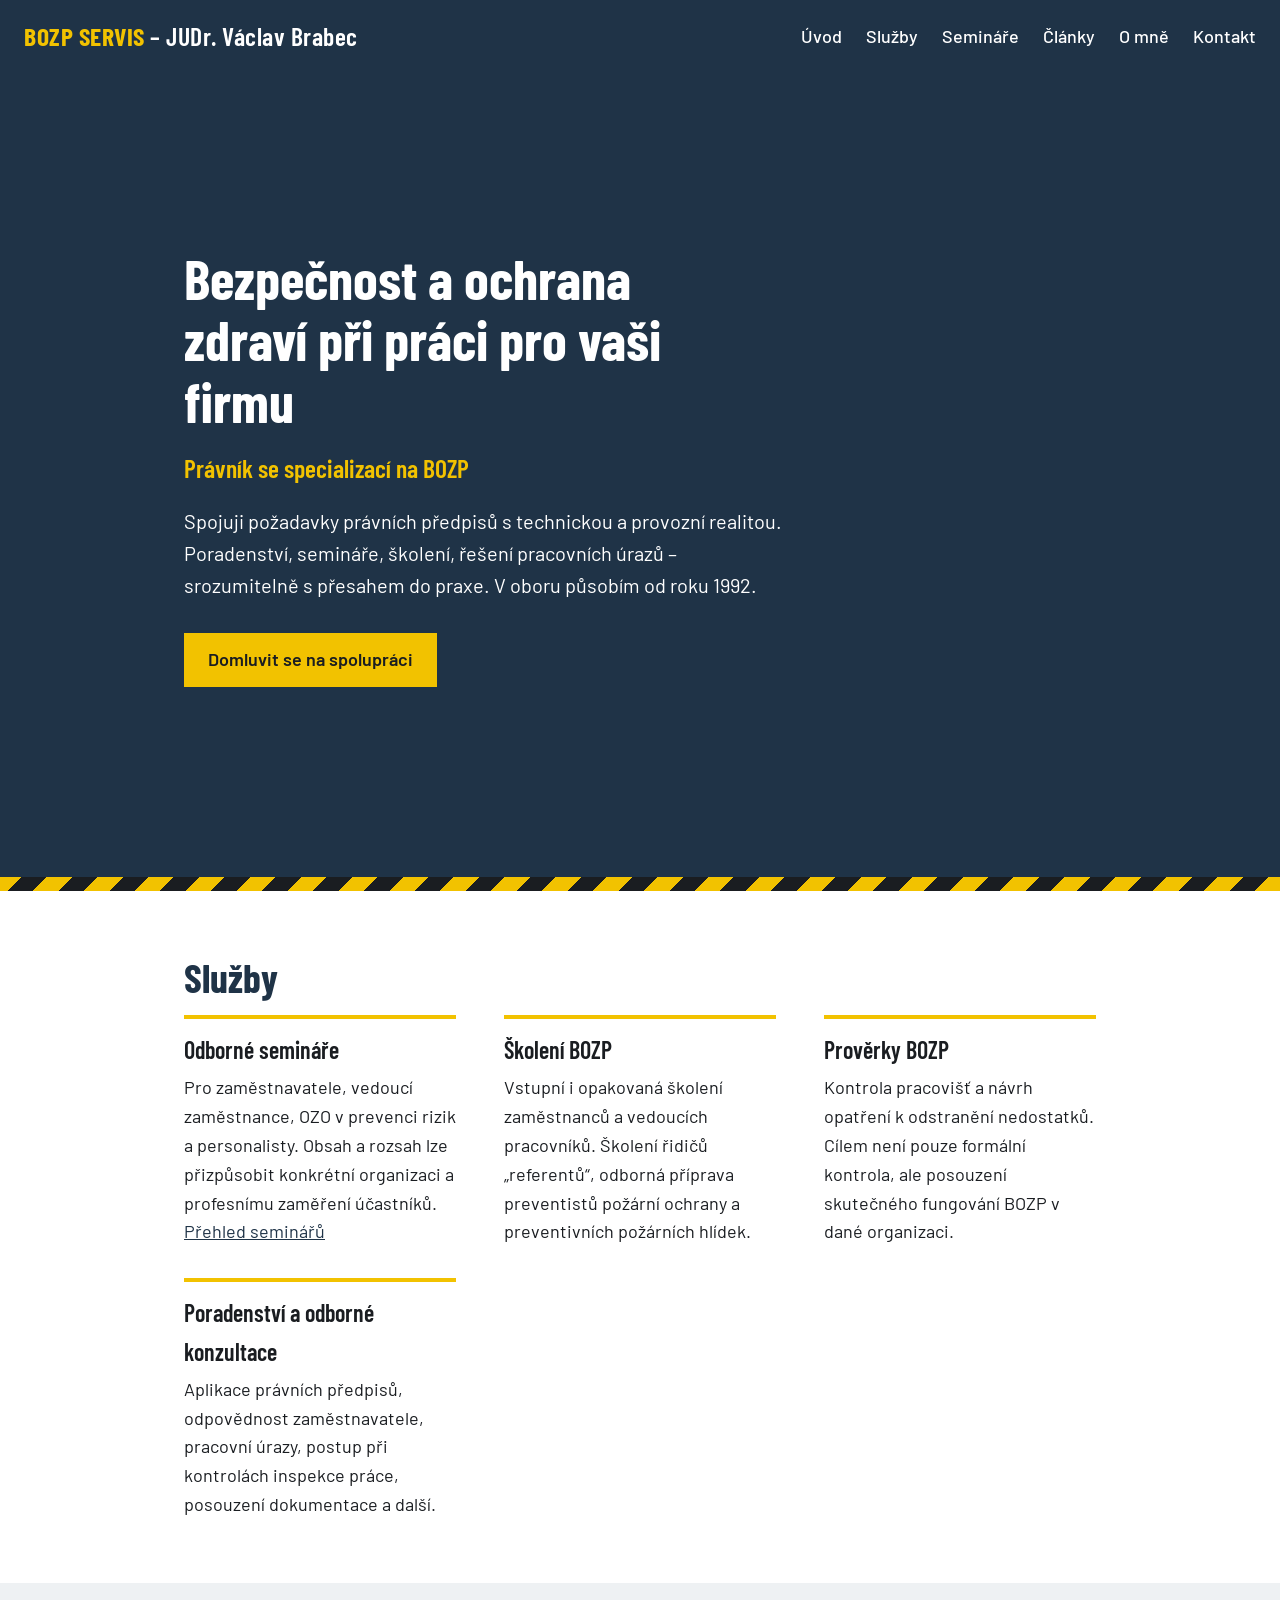
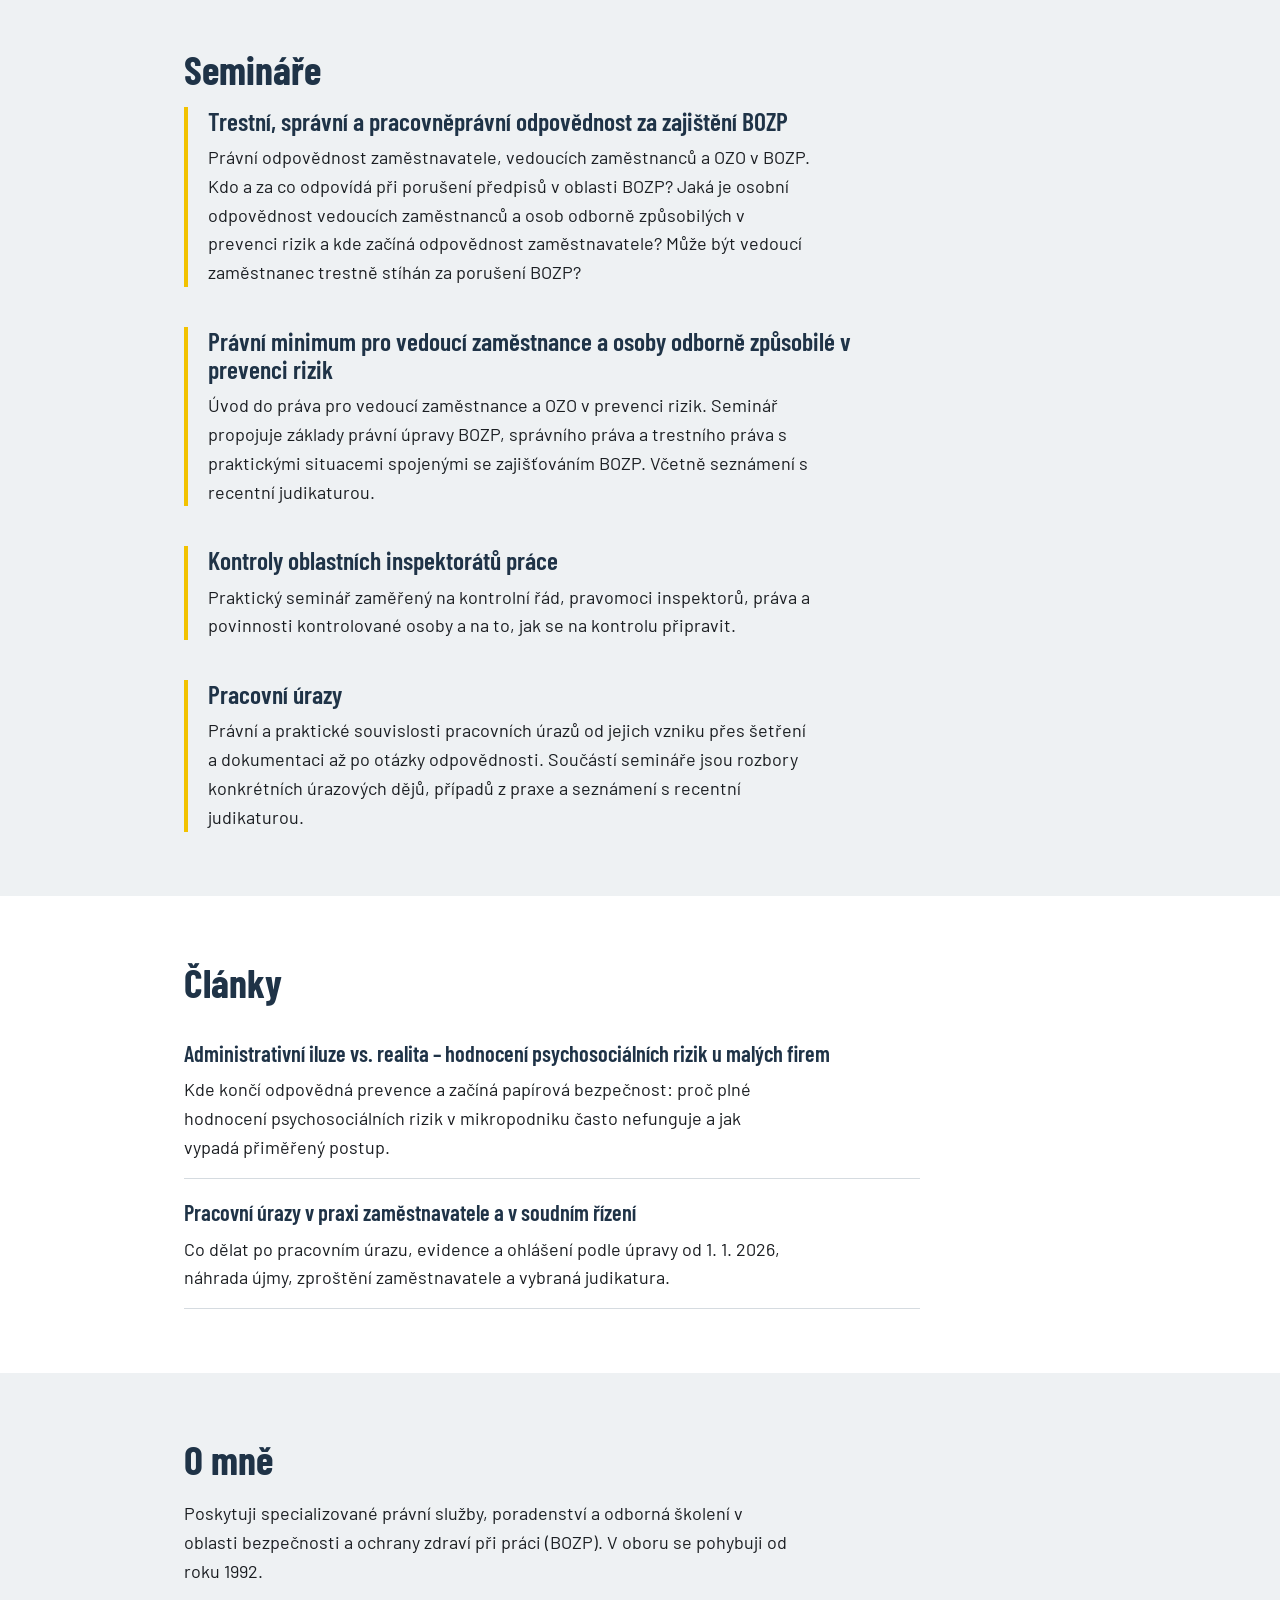
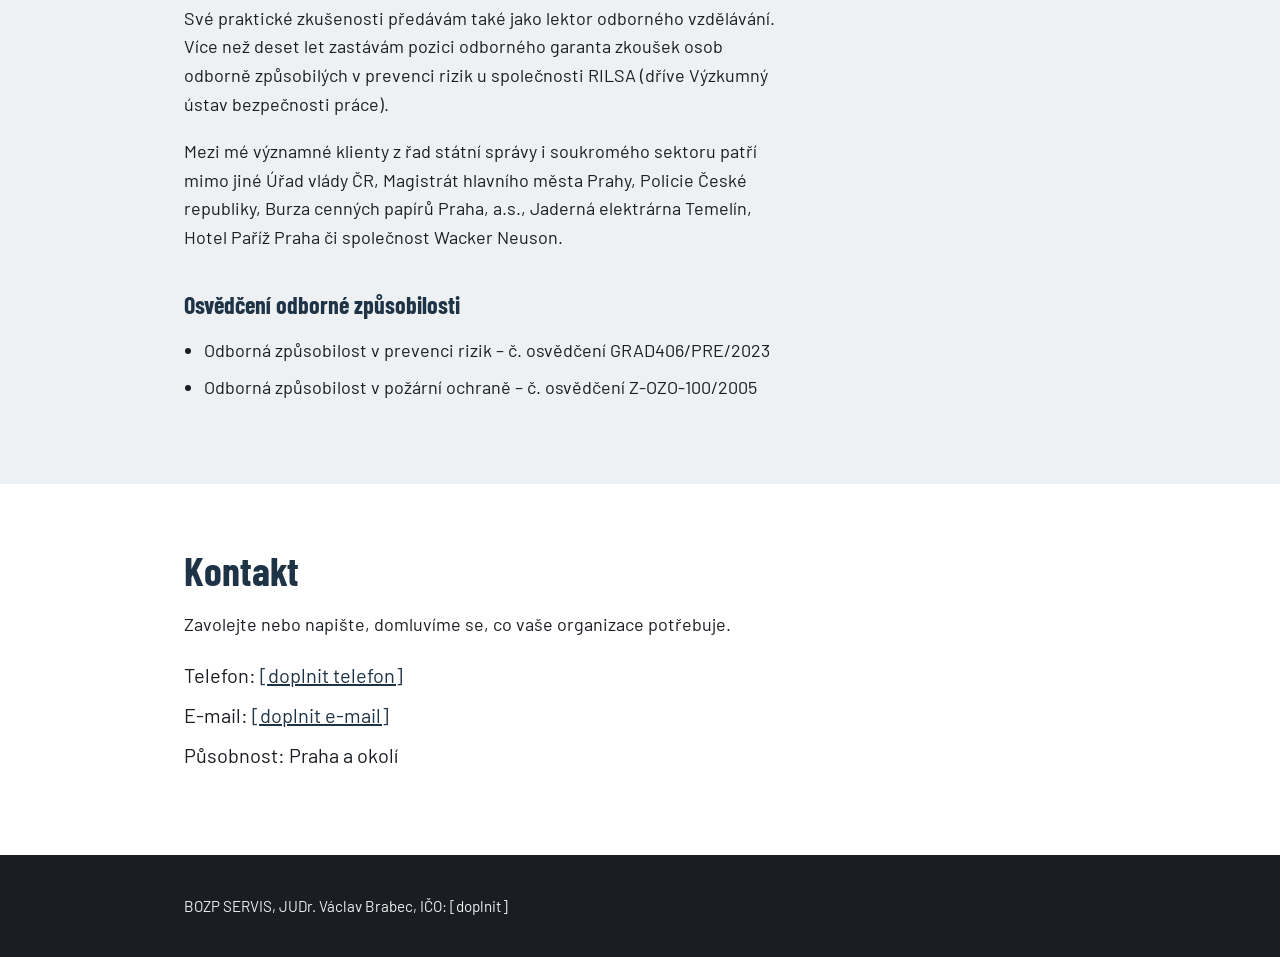
==== commit 666432ab: "Add files via upload" ====
--- a/index.html
+++ b/index.html
@@ -148,6 +148,13 @@
         <h2>Články</h2>
         <ul class="clanky-seznam">
           <li>
+            <a href="clanek-psychosocialni-rizika.html">Administrativní iluze vs. realita – hodnocení psychosociálních rizik u malých firem</a>
+            <p>
+              Kde končí odpovědná prevence a začíná papírová bezpečnost: proč plné hodnocení
+              psychosociálních rizik v mikropodniku často nefunguje a jak vypadá přiměřený postup.
+            </p>
+          </li>
+          <li>
             <!-- Odkaz vede na samostatnou stránku s celým článkem. -->
             <a href="clanek-pracovni-urazy.html">Pracovní úrazy v praxi zaměstnavatele a v soudním řízení</a>
             <p>
--- a/style.css
+++ b/style.css
@@ -0,0 +1,398 @@
+/* ===== PROMĚNNÉ =====
+   Barvy a písma si pojmenujeme na jednom místě.
+   Když budeš chtít změnit barvu, změníš ji jen tady. */
+:root {
+  --zluta: #F2C200;      /* signální žlutá jako na výstražných značkách */
+  --modra: #1F3347;      /* tmavá modrošedá – důvěryhodná, klidná */
+  --inkoust: #1A1D21;    /* barva textu */
+  --papir: #FFFFFF;      /* pozadí */
+  --svetla: #EEF1F3;     /* světlé pozadí pro střídání sekcí */
+
+  --pismo-nadpis: "Barlow Condensed", "Arial Narrow", sans-serif;
+  --pismo-text: "Barlow", Arial, sans-serif;
+}
+
+html {
+  scroll-behavior: smooth;     /* plynulé posouvání po kliknutí v menu */
+  scroll-padding-top: 6.5rem;  /* aby nadpis sekce nezajel pod hlavičku */
+}
+
+/* ===== ZÁKLAD ===== */
+* {
+  box-sizing: border-box;  /* šířka prvku zahrnuje i okraje uvnitř – snazší počítání */
+}
+
+body {
+  margin: 0;
+  font-family: var(--pismo-text);
+  font-size: 1.125rem;     /* 18 px – dobře čitelné */
+  line-height: 1.6;
+  color: var(--inkoust);
+  background: var(--papir);
+}
+
+h1, h2, h3 {
+  font-family: var(--pismo-nadpis);
+  line-height: 1.1;
+  margin: 0 0 1rem;
+}
+
+a {
+  color: var(--modra);
+}
+
+/* Viditelný rámeček pro ovládání klávesnicí (Tab). Důležité pro přístupnost. */
+a:focus-visible {
+  outline: 3px solid var(--zluta);
+  outline-offset: 3px;
+}
+
+/* .obal drží obsah uprostřed a nedovolí mu být moc široký. */
+.obal {
+  max-width: 60rem;
+  margin: 0 auto;
+  padding: 0 1.5rem;
+}
+
+/* ===== HLAVIČKA ===== */
+.hlavicka {
+  display: flex;                    /* prvky vedle sebe */
+  justify-content: space-between;   /* logo vlevo, menu vpravo */
+  align-items: center;
+  flex-wrap: wrap;                  /* na úzkém displeji se zalomí */
+  gap: 1rem;
+  padding: 1rem 1.5rem;
+  background: var(--modra);
+  position: sticky;                 /* hlavička se "přilepí" nahoře */
+  top: 0;
+  z-index: 10;                      /* bude nad ostatním obsahem */
+}
+
+.logo {
+  font-family: var(--pismo-nadpis);
+  font-size: 1.6rem;
+  font-weight: 700;
+  color: var(--zluta);
+  text-decoration: none;
+  letter-spacing: 0.02em;
+}
+
+.logo-jmeno {
+  color: var(--papir);   /* jméno bílé, název firmy žlutý */
+  font-weight: 600;
+}
+
+.menu {
+  display: flex;
+  flex-wrap: wrap;
+  gap: 1.5rem;
+}
+
+.menu a {
+  color: var(--papir);
+  text-decoration: none;
+  font-weight: 500;
+}
+
+.menu a:hover {
+  color: var(--zluta);
+}
+
+/* ===== ÚVOD ===== */
+.uvod {
+  background: var(--modra);
+  color: var(--papir);
+  padding: 3rem 0 4rem;
+  min-height: calc(100vh - 6rem);  /* výška okna minus hlavička */
+  display: flex;
+  flex-direction: column;
+  justify-content: center;         /* obsah svisle doprostřed */
+}
+
+.uvod .obal {
+  width: 100%;   /* aby obsah zůstal stejně široký jako ve zbytku stránky */
+}
+
+.uvod h1 {
+  font-size: clamp(2.2rem, 5vw, 3.5rem);
+  /* clamp = nejmenší velikost, "ideální" podle šířky okna, největší velikost */
+  max-width: 20ch;   /* ch = šířka znaku; nadpis se zalomí do pár řádků */
+}
+
+.podtitul {
+  font-family: var(--pismo-nadpis);
+  font-size: 1.6rem;
+  font-weight: 600;
+  color: var(--zluta);
+  margin: 0 0 1rem;
+}
+
+.uvod-text {
+  max-width: 38rem;
+  font-size: 1.25rem;
+  margin: 0 0 2rem;
+}
+
+.tlacitko {
+  display: inline-block;
+  background: var(--zluta);
+  color: var(--inkoust);
+  font-weight: 600;
+  text-decoration: none;
+  padding: 0.8rem 1.5rem;
+}
+
+.tlacitko:hover {
+  background: var(--papir);
+}
+
+/* Šikmý žluto-černý pruh. repeating-linear-gradient opakuje pruhy pořád dokola. */
+.pruh {
+  height: 14px;
+  background: repeating-linear-gradient(
+    -45deg,
+    var(--zluta) 0 18px,
+    var(--inkoust) 18px 36px
+  );
+}
+
+/* ===== SEKCE ===== */
+.sekce {
+  padding: 4rem 0;
+}
+
+.sekce-svetla {
+  background: var(--svetla);
+}
+
+.sekce h2 {
+  font-size: 2.5rem;
+  color: var(--modra);
+}
+
+.sekce p {
+  max-width: 38rem;
+}
+
+/* ===== SLUŽBY ===== */
+.sluzby {
+  display: grid;      /* mřížka */
+  grid-template-columns: repeat(auto-fit, minmax(16rem, 1fr));
+  /* tolik sloupců, kolik se vejde, každý aspoň 16rem široký */
+  gap: 2rem 3rem;
+  margin: 0;
+}
+
+.sluzby div {
+  border-top: 4px solid var(--zluta);
+  padding-top: 0.75rem;
+}
+
+.sluzby dt {
+  font-family: var(--pismo-nadpis);
+  font-size: 1.5rem;
+  font-weight: 600;
+}
+
+.sluzby dd {
+  margin: 0.25rem 0 0;
+}
+
+/* ===== SEMINÁŘE ===== */
+.seminare {
+  display: grid;
+  gap: 2.5rem;
+  max-width: 46rem;
+}
+
+.seminare article {
+  border-left: 4px solid var(--zluta);   /* žlutá čára vlevo */
+  padding-left: 1.25rem;
+}
+
+.seminare h3 {
+  font-size: 1.6rem;
+  font-weight: 600;
+  color: var(--modra);
+  margin-bottom: 0.5rem;
+}
+
+.seminare p {
+  margin: 0;
+}
+
+/* ===== ČLÁNKY ===== */
+.clanky-seznam {
+  list-style: none;   /* bez puntíků */
+  padding: 0;
+  margin: 0;
+  max-width: 46rem;
+}
+
+.clanky-seznam li {
+  padding: 1rem 0;
+  border-bottom: 1px solid #D5DBE0;   /* tenká čára mezi články */
+}
+
+.clanky-seznam a {
+  font-family: var(--pismo-nadpis);
+  font-size: 1.4rem;
+  font-weight: 600;
+  color: var(--modra);
+  text-decoration: none;
+}
+
+.clanky-seznam a:hover {
+  text-decoration: underline;
+}
+
+.clanky-seznam p {
+  margin: 0.25rem 0 0;
+}
+
+/* ===== STRÁNKA S ČLÁNKEM ===== */
+.zpet {
+  display: inline-block;
+  margin-bottom: 1.5rem;
+  font-weight: 600;
+}
+
+.zpet-dole {
+  margin: 3rem 0 0;
+}
+
+.clanek h1 {
+  font-size: clamp(2rem, 4vw, 3rem);
+  color: var(--modra);
+  max-width: 24ch;
+}
+
+.sekce .clanek-info {
+  max-width: 44rem;
+  color: #4A5560;
+  border-bottom: 4px solid var(--zluta);
+  padding-bottom: 1.5rem;
+  margin-bottom: 2rem;
+}
+
+/* Rámeček s obsahem článku */
+.obsah {
+  background: var(--svetla);
+  padding: 1.5rem 1.5rem 1rem;
+  margin-bottom: 3rem;
+  max-width: 44rem;
+}
+
+.sekce .obsah h2 {
+  font-size: 1.6rem;
+}
+
+.obsah ol {
+  margin: 0;
+  padding-left: 1.5rem;
+}
+
+.obsah li {
+  margin-bottom: 0.35rem;
+}
+
+/* Text článku – užší sloupec se čte lépe */
+.clanek-text {
+  max-width: 44rem;
+}
+
+.clanek-text p,
+.clanek-text li {
+  max-width: none;
+}
+
+.sekce .clanek-text h2 {
+  font-size: 2rem;
+  margin-top: 3.5rem;
+}
+
+.clanek-text h3 {
+  font-size: 1.5rem;
+  color: var(--modra);
+  margin-top: 2.5rem;
+}
+
+.clanek-text h4 {
+  font-family: var(--pismo-nadpis);
+  font-size: 1.3rem;
+  color: var(--modra);
+  margin: 1.75rem 0 0.5rem;
+}
+
+.clanek-text li {
+  margin-bottom: 0.4rem;
+}
+
+/* Zvýrazněné bloky (ve Wordu odsazené odstavce) */
+.clanek-text blockquote {
+  margin: 1rem 0 1.5rem;
+  padding: 0.75rem 1.25rem;
+  background: var(--svetla);
+  border-left: 4px solid var(--zluta);
+}
+
+.clanek-text blockquote p {
+  margin: 0.4rem 0;
+}
+
+/* Seznam zdrojů – menší písmo, dlouhé odkazy se zalomí */
+.clanek-text .zdroj {
+  font-size: 0.95rem;
+  color: #4A5560;
+}
+
+.clanek-text a {
+  overflow-wrap: anywhere;
+}
+
+/* Důležitá poznámka */
+.poznamka {
+  margin: 1.5rem 0;
+  padding: 1rem 1.25rem;
+  border-left: 4px solid var(--modra);
+  background: #E3E9EE;
+  font-style: italic;
+}
+
+.poznamka p {
+  margin: 0;
+}
+
+/* ===== O MNĚ ===== */
+.mensi-nadpis {
+  font-size: 1.5rem;
+  color: var(--modra);
+  margin-top: 2.5rem;
+}
+
+.osvedceni {
+  padding-left: 1.25rem;
+}
+
+.osvedceni li {
+  margin-bottom: 0.5rem;
+}
+
+/* ===== KONTAKT ===== */
+.kontakty {
+  list-style: none;   /* bez puntíků */
+  padding: 0;
+  font-size: 1.25rem;
+}
+
+.kontakty li {
+  margin-bottom: 0.5rem;
+}
+
+/* ===== PATIČKA ===== */
+.paticka {
+  background: var(--inkoust);
+  color: var(--svetla);
+  padding: 1.5rem 0;
+  font-size: 0.95rem;
+}
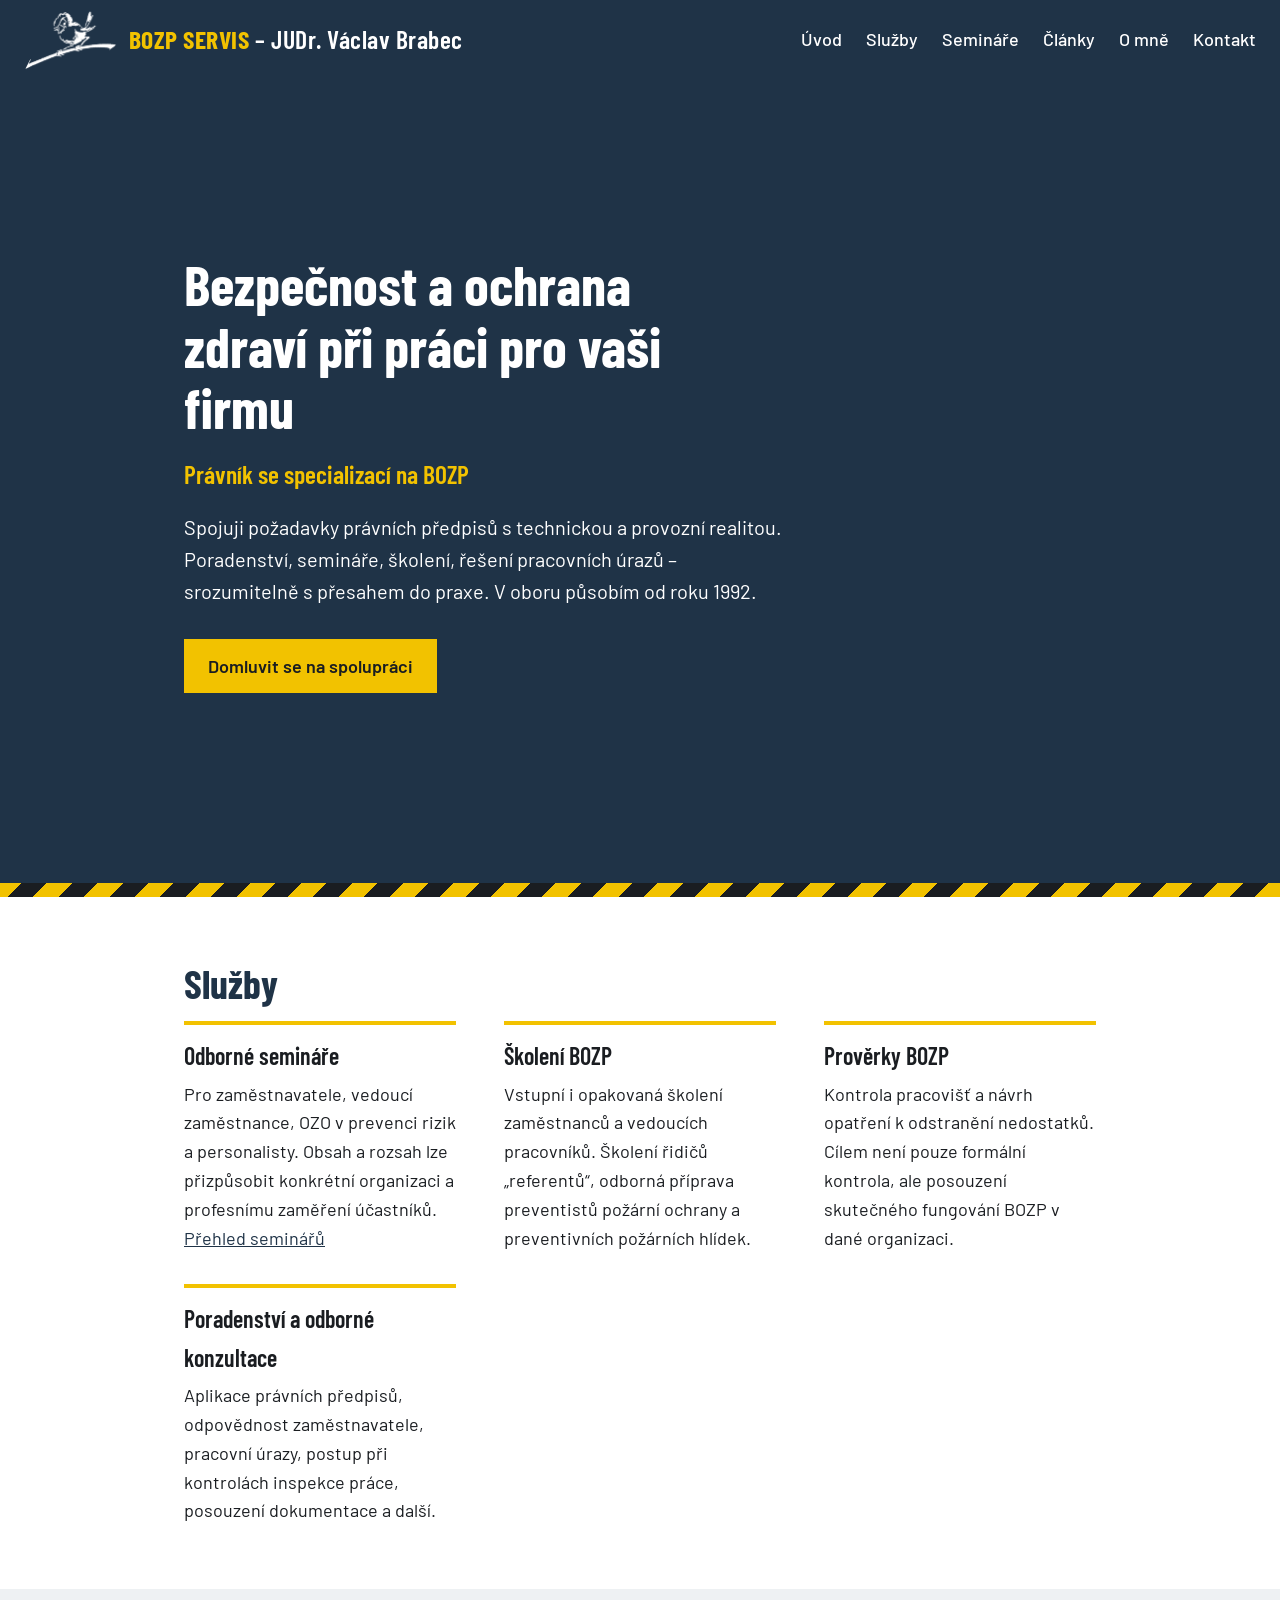
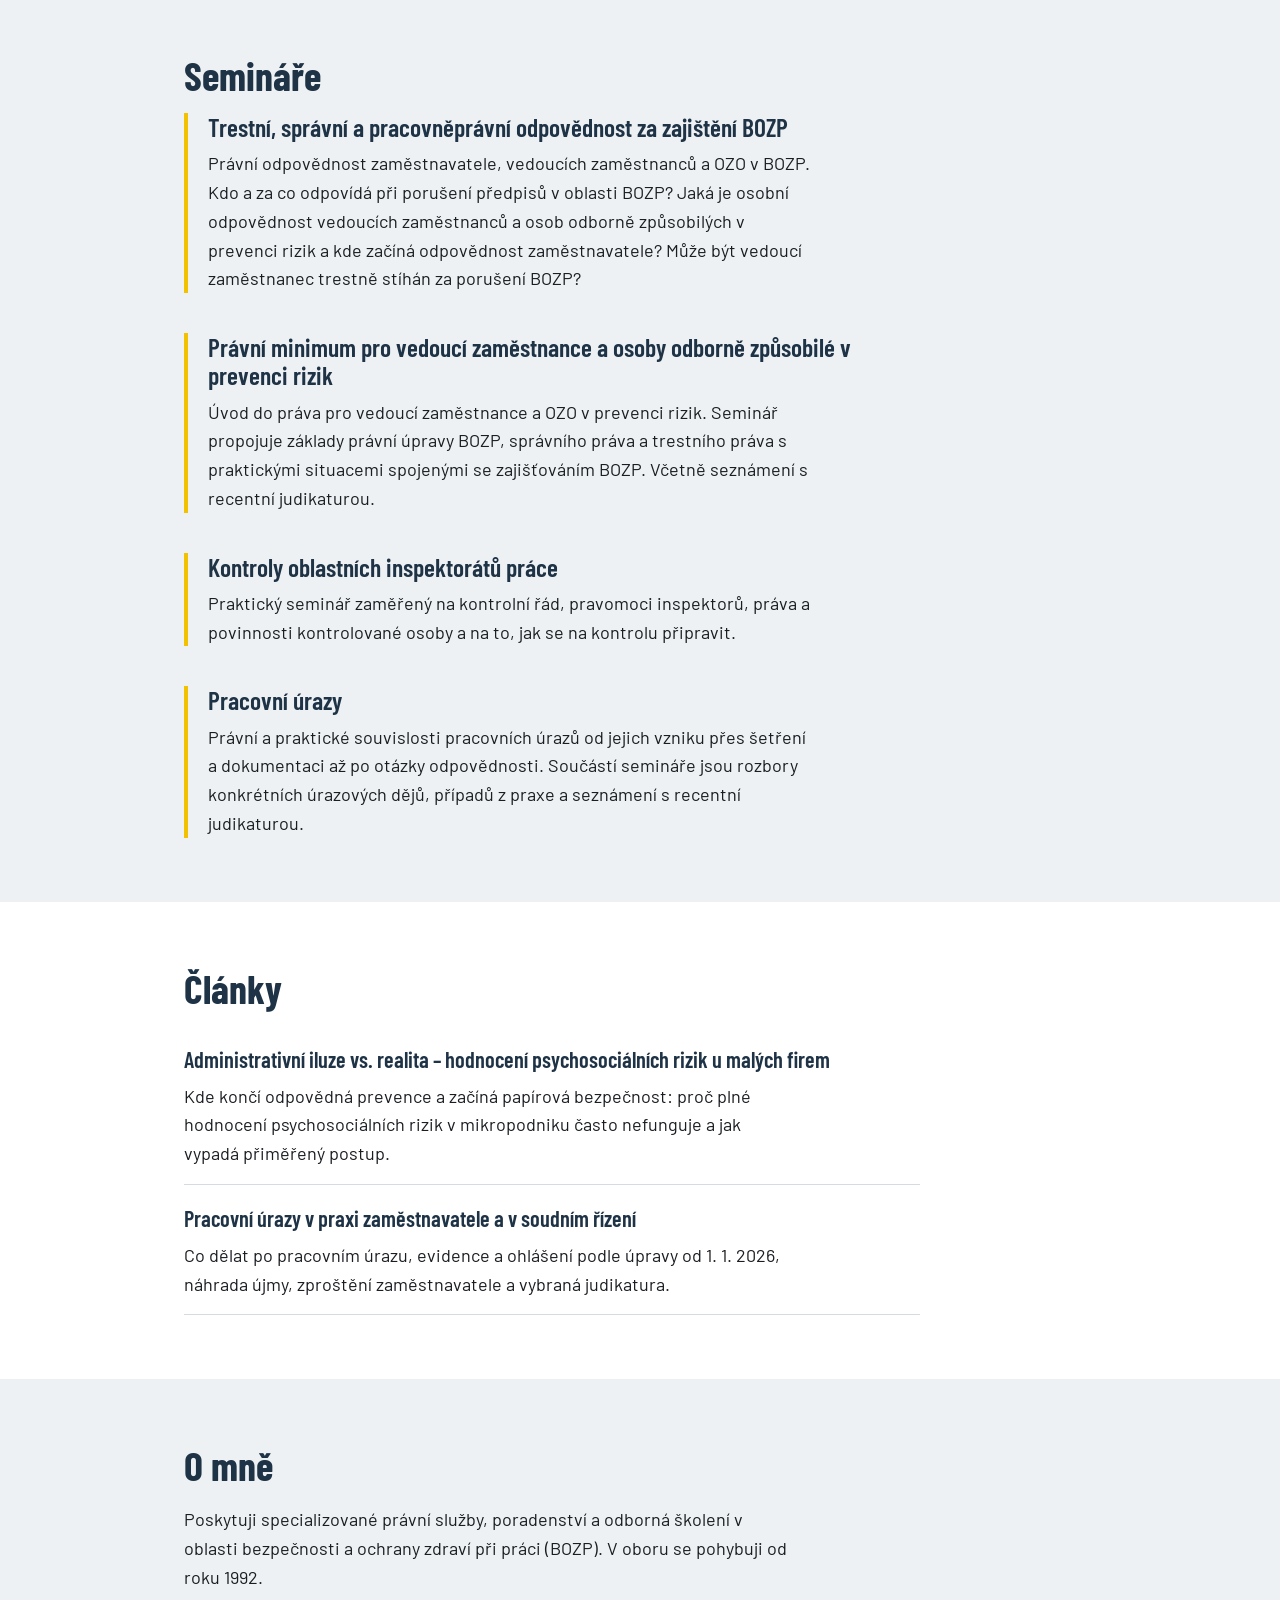
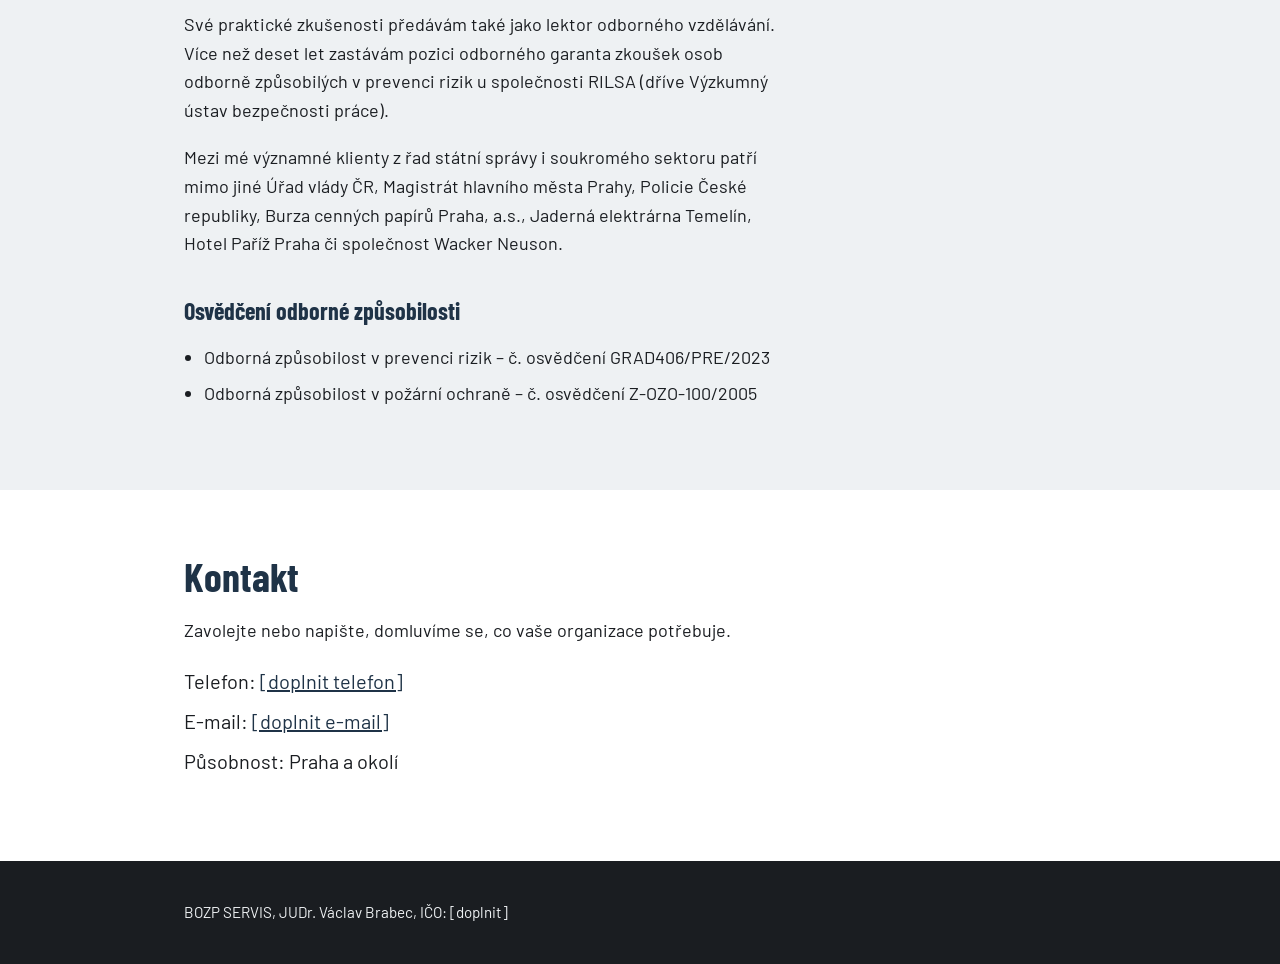
==== commit b1f6d6da: "Add files via upload" ====
--- a/index.html
+++ b/index.html
@@ -14,6 +14,9 @@
   <link rel="preconnect" href="https://fonts.gstatic.com" crossorigin>
   <link href="https://fonts.googleapis.com/css2?family=Barlow+Condensed:wght@600;700&family=Barlow:wght@400;500;600&display=swap" rel="stylesheet">
 
+  <link rel="icon" type="image/png" href="favicon.png">
+  <!-- Ikonka v záložce prohlížeče -->
+
   <link rel="stylesheet" href="style.css">
 </head>
 
@@ -21,7 +24,11 @@
 
   <header class="hlavicka">
     <!-- span = "obal" na kus textu, abychom mu mohli v CSS dát jiný vzhled. -->
-    <a href="#" class="logo">BOZP SERVIS <span class="logo-jmeno">– JUDr. Václav Brabec</span></a>
+    <a href="#" class="logo">
+      <!-- alt="" = obrázek je jen ozdoba, název firmy je hned vedle jako text -->
+      <img src="logo-brabec.png" alt="" class="logo-obrazek">
+      <span>BOZP SERVIS <span class="logo-jmeno">– JUDr. Václav Brabec</span></span>
+    </a>
 
     <nav class="menu">
       <a href="#">Úvod</a>
--- a/style.css
+++ b/style.css
@@ -61,7 +61,7 @@
   align-items: center;
   flex-wrap: wrap;                  /* na úzkém displeji se zalomí */
   gap: 1rem;
-  padding: 1rem 1.5rem;
+  padding: 0.6rem 1.5rem;
   background: var(--modra);
   position: sticky;                 /* hlavička se "přilepí" nahoře */
   top: 0;
@@ -69,12 +69,20 @@
 }
 
 .logo {
+  display: flex;          /* obrázek a text vedle sebe */
+  align-items: center;    /* svisle na střed */
+  gap: 0.75rem;
   font-family: var(--pismo-nadpis);
   font-size: 1.6rem;
   font-weight: 700;
   color: var(--zluta);
   text-decoration: none;
   letter-spacing: 0.02em;
+}
+
+.logo-obrazek {
+  height: 3.75rem;  /* výšku určíme, šířka se dopočítá sama */
+  width: auto;
 }
 
 .logo-jmeno {
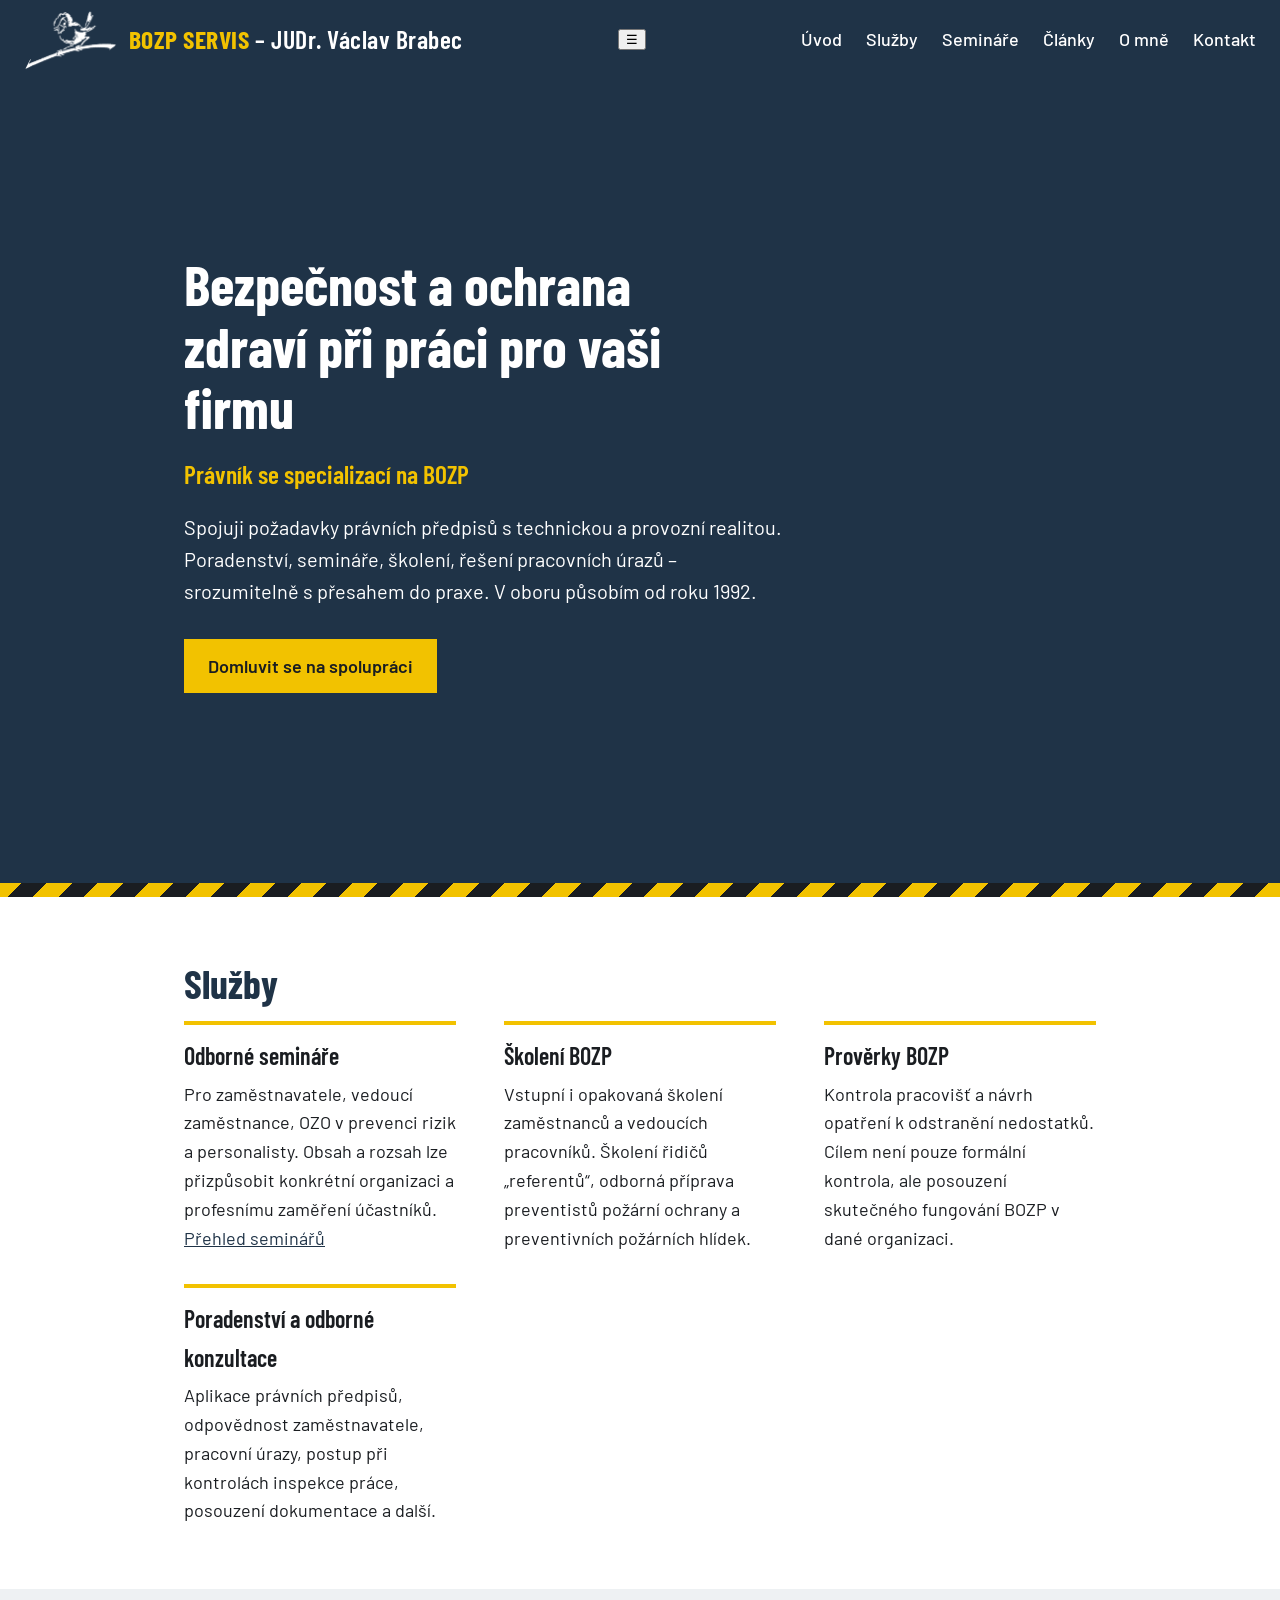
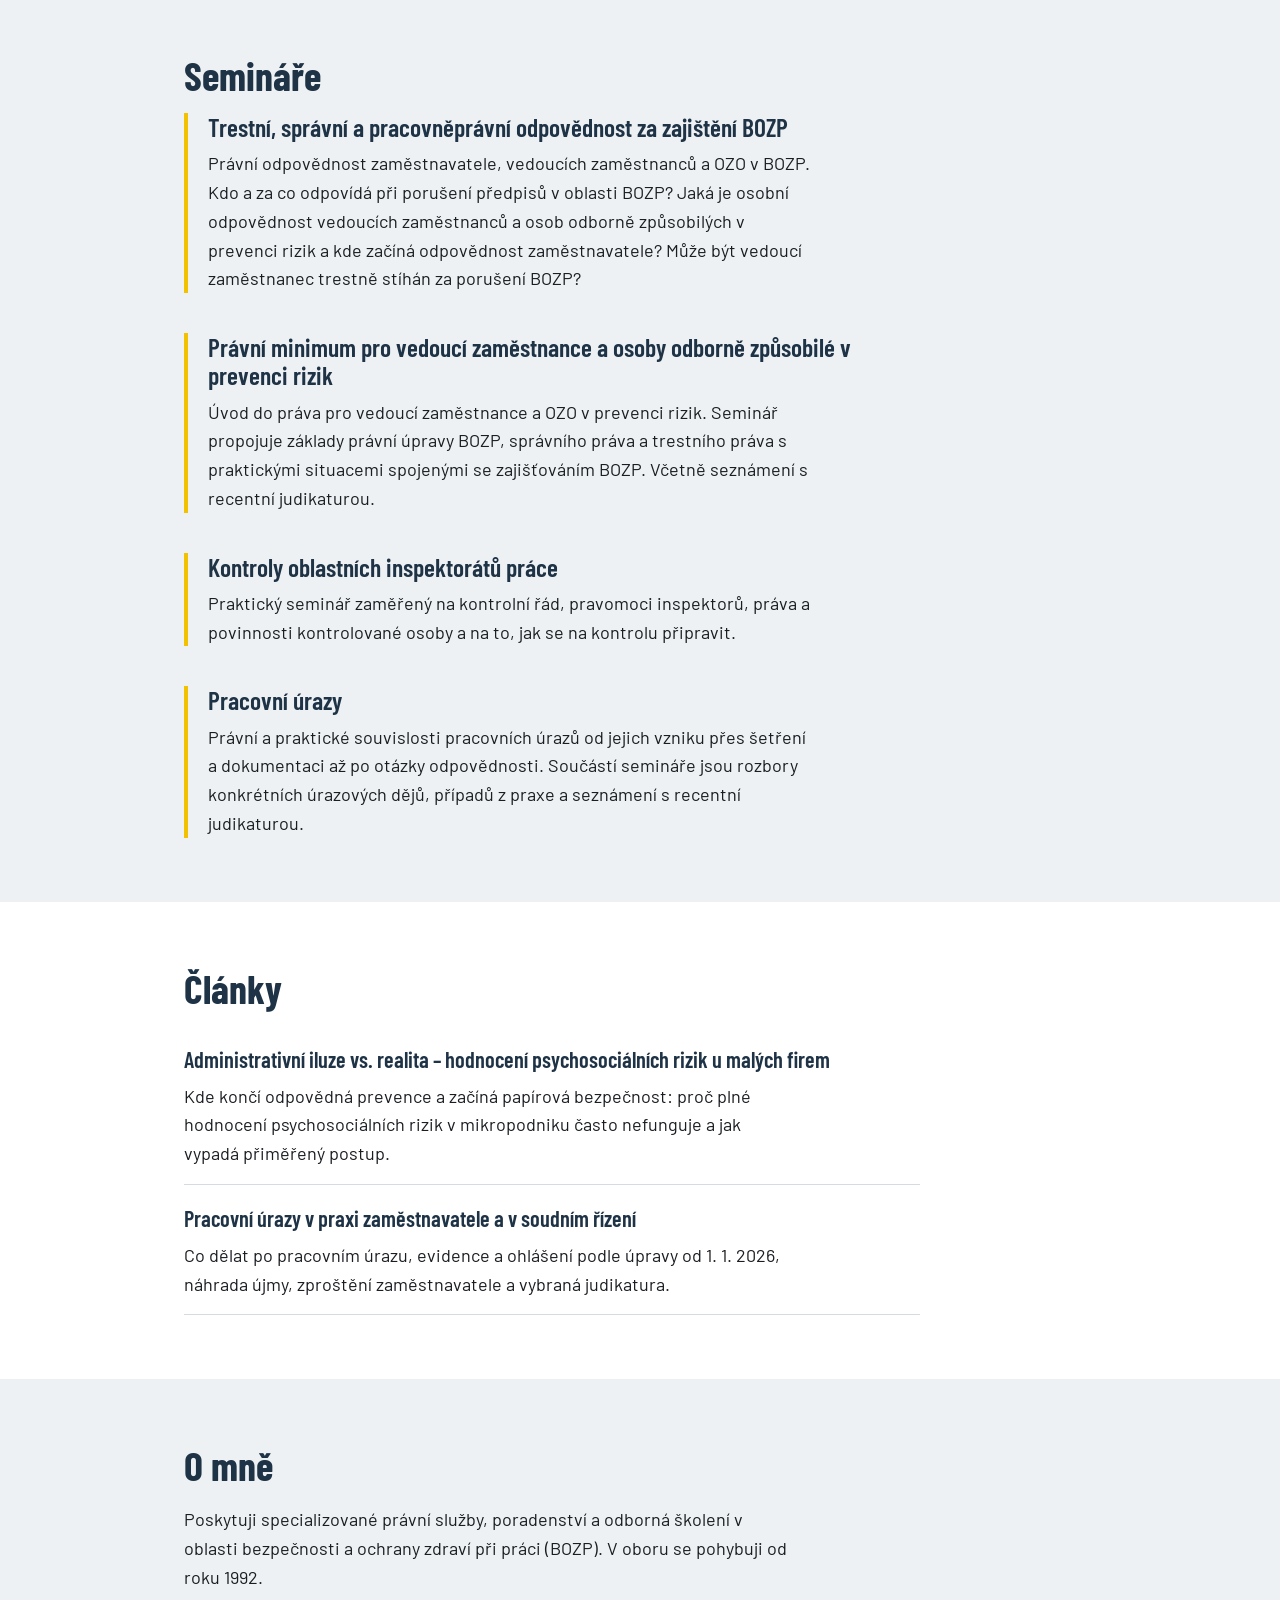
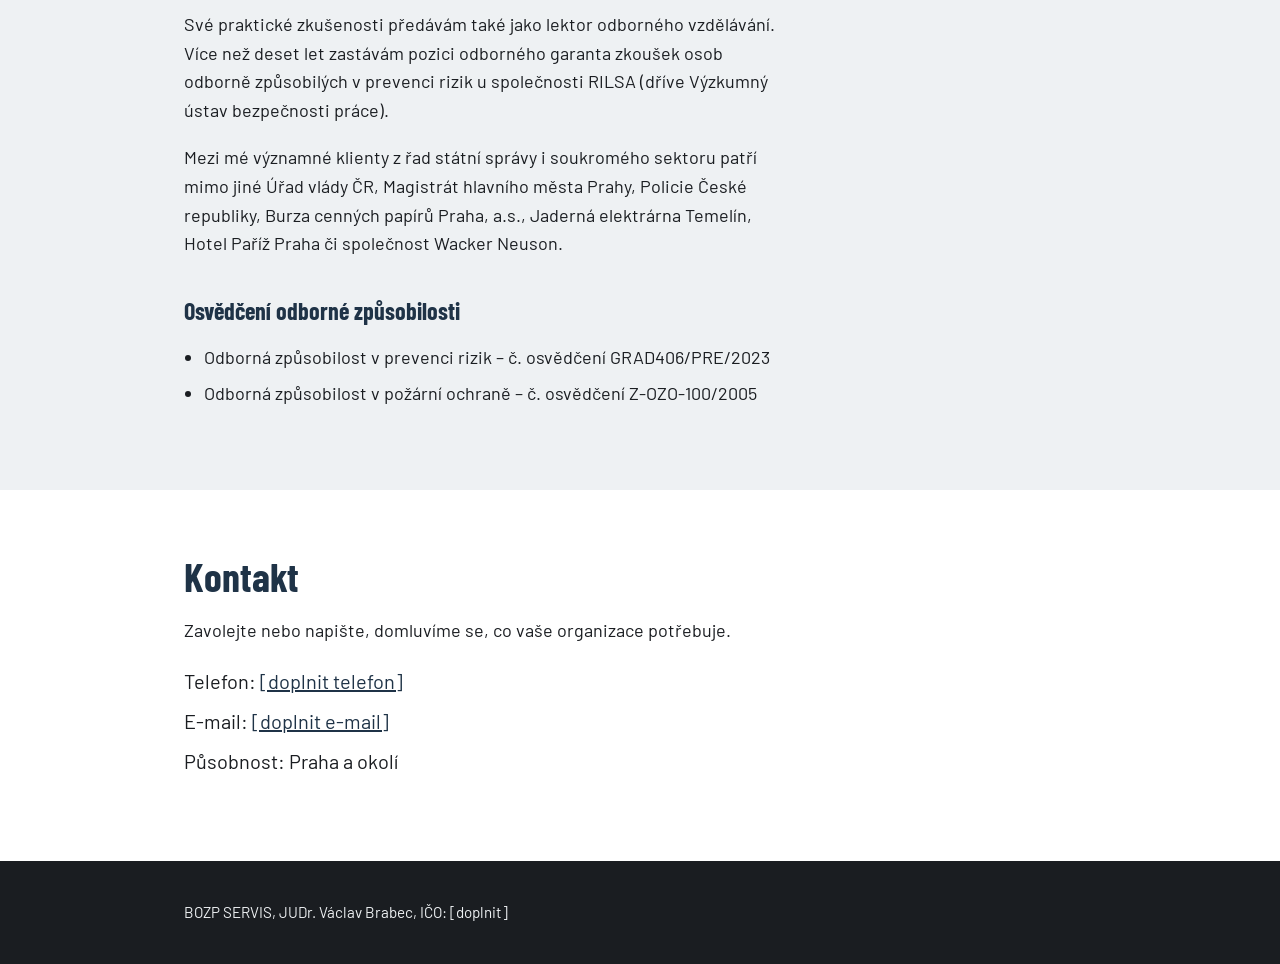
==== commit 9302a7ef: "Update index.html" ====
--- a/index.html
+++ b/index.html
@@ -26,11 +26,14 @@
     <!-- span = "obal" na kus textu, abychom mu mohli v CSS dát jiný vzhled. -->
     <a href="#" class="logo">
       <!-- alt="" = obrázek je jen ozdoba, název firmy je hned vedle jako text -->
-      <img src="logo-brabec.png" alt="" class="logo-obrazek">
-      <span>BOZP SERVIS <span class="logo-jmeno">– JUDr. Václav Brabec</span></span>
+      <img src="logo-brabec.png" alt="" class="logo-obrazek" height="60">
+      <span>BOZP SERVIS <span class="logo-jmeno"><span class="pomlcka">– </span>JUDr. Václav Brabec</span></span>
     </a>
 
-    <nav class="menu">
+    <!-- Tlačítko menu – zobrazí se jen na mobilu (řídí ho menu.js). -->
+    <button class="menu-tlacitko" aria-label="Otevřít menu" aria-expanded="false" aria-controls="menu">☰</button>
+
+    <nav class="menu" id="menu">
       <a href="#">Úvod</a>
       <a href="#sluzby">Služby</a>
       <a href="#seminare">Semináře</a>
@@ -224,5 +227,7 @@
     </div>
   </footer>
 
+  <!-- JavaScript pro otevírání menu na mobilu. Na konci stránky, aby už existovala hlavička. -->
+  <script src="menu.js"></script>
 </body>
 </html>
